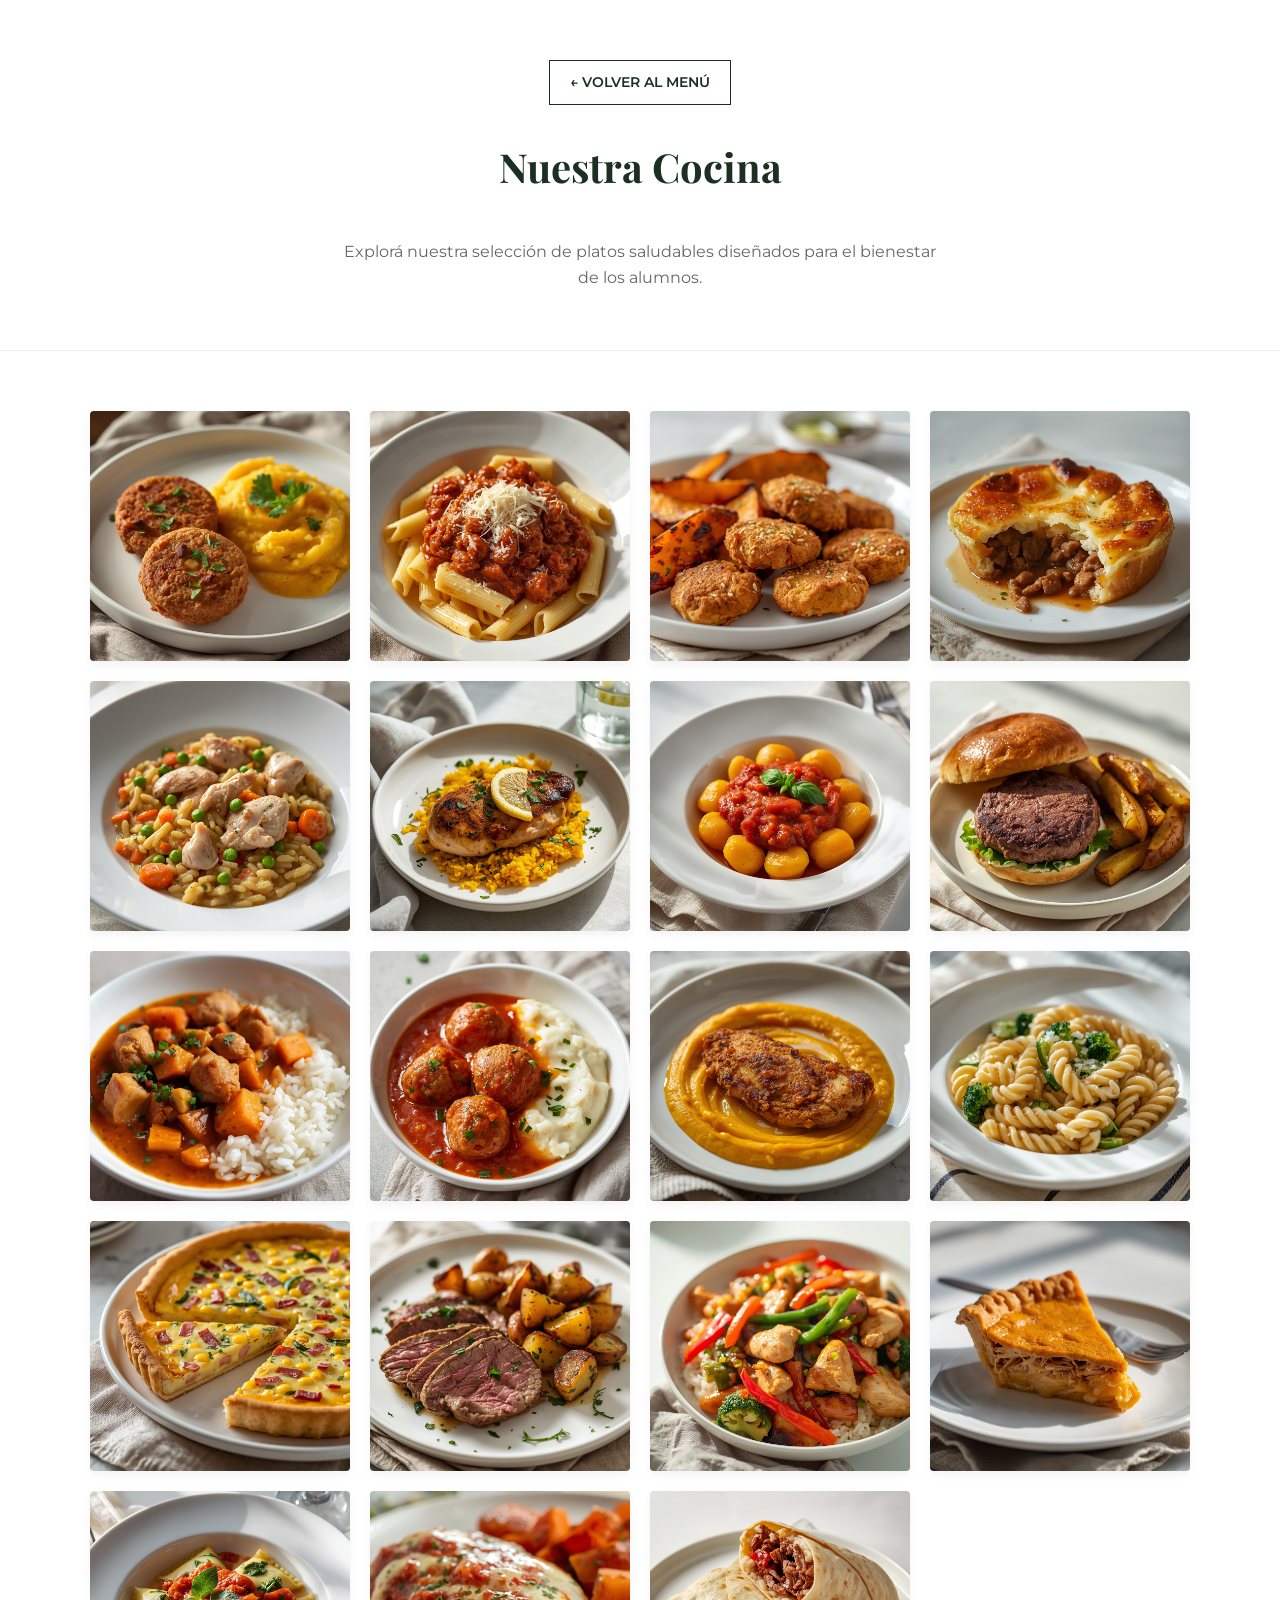
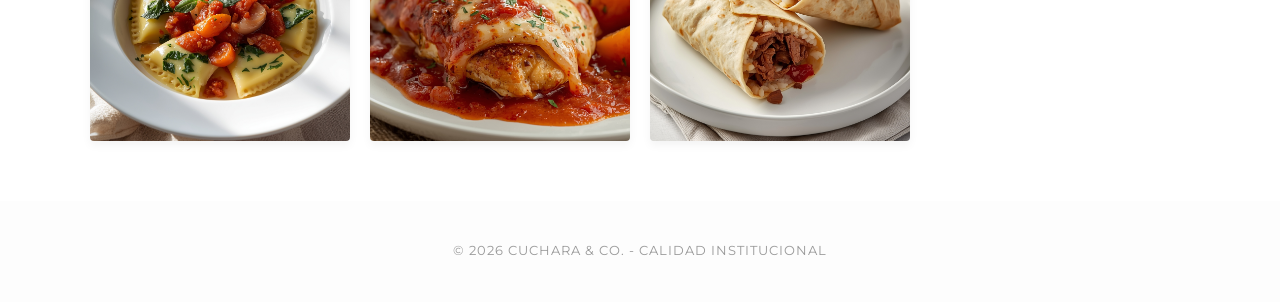
==== galeria.html @ 50550086 "Create galeria.html nueva galeria" ====
<!DOCTYPE html>
<html lang="es">
<head>
    <meta charset="UTF-8">
    <meta name="viewport" content="width=device-width, initial-scale=1.0">
    <title>Galería de Platos | Cuchara & Co.</title>
    <link href="https://fonts.googleapis.com/css2?family=Playfair+Display:wght@700&family=Montserrat:wght@300;400;600&display=swap" rel="stylesheet">
    <link rel="stylesheet" href="style.css">
    <style>
        /* Estilos específicos para que la galería se vea perfecta en esta página */
        body { background-color: #fdfdfd; }
        
        .header-galeria {
            text-align: center;
            padding: 60px 20px;
            background-color: #fff;
            border-bottom: 1px solid #eee;
        }

        .btn-volver {
            display: inline-block;
            margin-bottom: 20px;
            text-decoration: none;
            color: #1b3022; /* Tu verde inglés */
            font-family: 'Montserrat', sans-serif;
            font-size: 0.9rem;
            font-weight: 600;
            border: 1px solid #1b3022;
            padding: 10px 20px;
            transition: all 0.3s ease;
        }

        .btn-volver:hover {
            background-color: #1b3022;
            color: #fff;
        }

        /* Ajuste de 2 fotos por fila en celulares para que no sea eterno */
        @media (max-width: 600px) {
            .photo-grid {
                grid-template-columns: repeat(2, 1fr) !important;
                gap: 10px !important;
                padding: 10px;
            }
            .photo-item { height: 160px !important; }
            .photo-overlay span { font-size: 0.7rem; }
        }
    </style>
</head>
<body>

    <header class="header-galeria">
        <a href="index.html" class="btn-volver">← VOLVER AL MENÚ</a>
        <h1 class="section-title" style="margin-top: 10px;">Nuestra Cocina</h1>
        <p style="font-family: 'Montserrat', sans-serif; color: #666; max-width: 600px; margin: 0 auto;">
            Explorá nuestra selección de platos saludables diseñados para el bienestar de los alumnos.
        </p>
    </header>

    <main class="gallery-container">
        <div class="photo-grid">
            <div class="photo-item">
                <img src="img/Milanesitas-con-pure-mixto.jpg" alt="Milanesitas">
                <div class="photo-overlay"><span>Milanesitas con Puré</span></div>
            </div>
            <div class="photo-item">
                <img src="img/Penne-rigate.jpg" alt="Penne Rigate">
                <div class="photo-overlay"><span>Penne Rigate Bolognesa</span></div>
            </div>
            <div class="photo-item">
                <img src="img/nugguets.jpg" alt="Nuggets">
                <div class="photo-overlay"><span>Nuggets de Pollo</span></div>
            </div>
            <div class="photo-item">
                <img src="img/pastel-de-papas.jpg" alt="Pastel de Papas">
                <div class="photo-overlay"><span>Pastel de Papas Tradicional</span></div>
            </div>
            <div class="photo-item">
                <img src="img/risoto.jpg" alt="Risotto">
                <div class="photo-overlay"><span>Risotto de Pollo</span></div>
            </div>

            <div class="photo-item">
                <img src="img/pollo-al-limon.jpg" alt="Pollo al limón">
                <div class="photo-overlay"><span>Pollo al Limón</span></div>
            </div>
            <div class="photo-item">
                <img src="img/ñoquis.jpg" alt="Ñoquis">
                <div class="photo-overlay"><span>Ñoquis Pomodoro</span></div>
            </div>
            <div class="photo-item">
                <img src="img/hamburguesa.jpg" alt="Hamburguesa">
                <div class="photo-overlay"><span>Hamburguesa Gourmet</span></div>
            </div>
            <div class="photo-item">
                <img src="img/cazuela-de-pollo.jpg" alt="Cazuela">
                <div class="photo-overlay"><span>Cazuela de Pollo</span></div>
            </div>
            <div class="photo-item">
                <img src="img/albondigas.jpg" alt="Albóndigas">
                <div class="photo-overlay"><span>Albóndigas con Puré</span></div>
            </div>

            <div class="photo-item">
                <img src="img/milanesa-de-pollo.jpg" alt="Milanesa Pollo">
                <div class="photo-overlay"><span>Milanesa de Pollo</span></div>
            </div>
            <div class="photo-item">
                <img src="img/tirabuzon.jpg" alt="Tirabuzones">
                <div class="photo-overlay"><span>Tirabuzones con Vegetales</span></div>
            </div>
            <div class="photo-item">
                <img src="img/Tarta-JyQ.jpg" alt="Tarta">
                <div class="photo-overlay"><span>Tarta Jamón y Queso</span></div>
            </div>
            <div class="photo-item">
                <img src="img/Carne-al-Horno.jpg" alt="Carne al Horno">
                <div class="photo-overlay"><span>Carne al Horno con Papas</span></div>
            </div>
            <div class="photo-item">
                <img src="img/chow-fan.jpg" alt="Chow Fan">
                <div class="photo-overlay"><span>Chow Fan de Pollo</span></div>
            </div>

            <div class="photo-item">
                <img src="img/pastel-de-calabaza.jpg" alt="Pastel Calabaza">
                <div class="photo-overlay"><span>Pastel de Calabaza</span></div>
            </div>
            <div class="photo-item">
                <img src="img/ravioles.jpg" alt="Ravioles">
                <div class="photo-overlay"><span>Ravioles de Verdura</span></div>
            </div>
            <div class="photo-item">
                <img src="img/suprema-napolitana.jpg" alt="Suprema Napolitana">
                <div class="photo-overlay"><span>Suprema Napolitana</span></div>
            </div>
            <div class="photo-item">
                <img src="img/burritos.jpg" alt="Burritos">
                <div class="photo-overlay"><span>Burritos de Carne</span></div>
            </div>
        </div>
    </main>

    <footer style="text-align: center; padding: 40px; font-family: 'Montserrat', sans-serif; font-size: 0.8rem; color: #999;">
        &copy; 2026 Cuchara & Co. - Calidad Institucional
    </footer>

</body>
</html>
---- style.css ----
:root {
    --verde: #1B3022;
    --crema: #F9F7F2;
    --trigo: #C5A059;
    --texto: #333;
}

* { box-sizing: border-box; margin: 0; padding: 0; }

body {
    font-family: 'Montserrat', sans-serif;
    background-color: var(--crema);
    color: var(--texto);
    line-height: 1.6;
}

.container { max-width: 1100px; margin: 0 auto; padding: 0 20px; }

/* --- LANDING --- */
body.home {
    min-height: 100vh;
    display: flex;
    justify-content: center;
    align-items: center;
    text-align: center;
}

.central-logo { width: 100%; max-width: 550px; height: auto; margin-bottom: 40px; }

.btn-primary {
    display: inline-block;
    background-color: var(--trigo);
    color: white;
    padding: 18px 40px;
    text-decoration: none;
    text-transform: uppercase;
    letter-spacing: 2px;
    font-weight: 600;
    font-size: 0.8rem;
    transition: all 0.3s ease;
    border: 2px solid var(--trigo);
}

.btn-primary:hover { 
    background-color: transparent; 
    color: var(--trigo); 
    transform: translateY(-3px);
    box-shadow: 0 10px 20px rgba(0,0,0,0.1);
}

/* --- PÁGINAS INTERNAS --- */
.menu-header { background-color: var(--verde); padding: 25px 0; text-align: center; }
.logo-text { font-family: 'Playfair Display', serif; font-size: 1.8rem; color: var(--crema); text-decoration: none; letter-spacing: 2px; }
.section-title { text-align: center; font-family: 'Playfair Display', serif; font-size: 2.5rem; color: var(--verde); margin: 60px 0 40px; }

/* GRID DINÁMICO */
.menu-grid {
    display: grid;
    grid-template-columns: repeat(2, 1fr);
    gap: 30px;
    max-width: 900px;
    margin: 0 auto 50px auto;
}

.menu-card {
    background: white;
    padding: 30px;
    border: 1px solid #eee;
    box-shadow: 0 5px 15px rgba(0,0,0,0.02);
    transition: transform 0.3s ease;
}

.menu-card:hover { transform: translateY(-5px); }

.menu-card h3 { font-family: 'Playfair Display', serif; color: var(--verde); border-bottom: 1px solid var(--trigo); padding-bottom: 10px; margin-bottom: 20px; }
ul { list-style: none; padding: 0; }
li { margin-bottom: 12px; font-size: 0.9rem; border-bottom: 1px solid #f9f9f9; padding-bottom: 8px; }
li strong { color: var(--verde); display: block; font-size: 0.7rem; text-transform: uppercase; margin-bottom: 2px; }

.veg-note { text-align: center; margin: 40px auto; padding: 30px; background-color: #f0f4f1; border-left: 4px solid var(--verde); max-width: 700px; }
.cta-container { text-align: center; margin: 50px 0; }

.btn-whatsapp { 
    display: inline-block; 
    background-color: var(--verde); 
    color: white; 
    padding: 18px 35px; 
    text-decoration: none; 
    font-weight: bold; 
    text-transform: uppercase; 
    letter-spacing: 1px; 
    transition: 0.3s; 
}
.btn-whatsapp:hover { background-color: #25D366; transform: scale(1.05); }

footer { text-align: center; padding: 60px 40px; font-size: 0.7rem; color: #aaa; text-transform: uppercase; letter-spacing: 1px; }

/* MOBILE RESPONSIVE */
@media (max-width: 800px) {
    .menu-grid { grid-template-columns: 1fr; max-width: 450px; padding: 0 10px; }
    .section-title { font-size: 1.8rem; margin: 40px 0 20px; }
    .central-logo { max-width: 90%; }
}
/* --- ESTILOS GALERÍA --- */
.gallery-container {
    padding: 60px 20px;
    background-color: #fff;
}

.photo-grid {
    display: grid;
    grid-template-columns: repeat(auto-fit, minmax(250px, 1fr));
    gap: 20px;
    max-width: 1100px;
    margin: 0 auto;
}

.photo-item {
    position: relative;
    overflow: hidden;
    border-radius: 4px; /* Bordes apenas redondeados, muy elegante */
    height: 250px;
    box-shadow: 0 4px 10px rgba(0,0,0,0.05);
}

.photo-item img {
    width: 100%;
    height: 100%;
    object-fit: cover; /* Esto hace que la foto llene el cuadro sin deformarse */
    transition: transform 0.5s ease;
}

.photo-item:hover img {
    transform: scale(1.1); /* Efecto de zoom suave al pasar el mouse */
}

/* Texto sobre la foto al pasar el mouse */
.photo-overlay {
    position: absolute;
    bottom: 0;
    left: 0;
    right: 0;
    background: rgba(27, 48, 34, 0.8); /* El verde inglés de tu marca con transparencia */
    color: white;
    padding: 15px;
    text-align: center;
    transform: translateY(100%);
    transition: transform 0.3s ease;
}

.photo-item:hover .photo-overlay {
    transform: translateY(0);
}

.photo-overlay span {
    font-family: 'Playfair Display', serif;
    font-size: 0.9rem;
    letter-spacing: 1px;
}
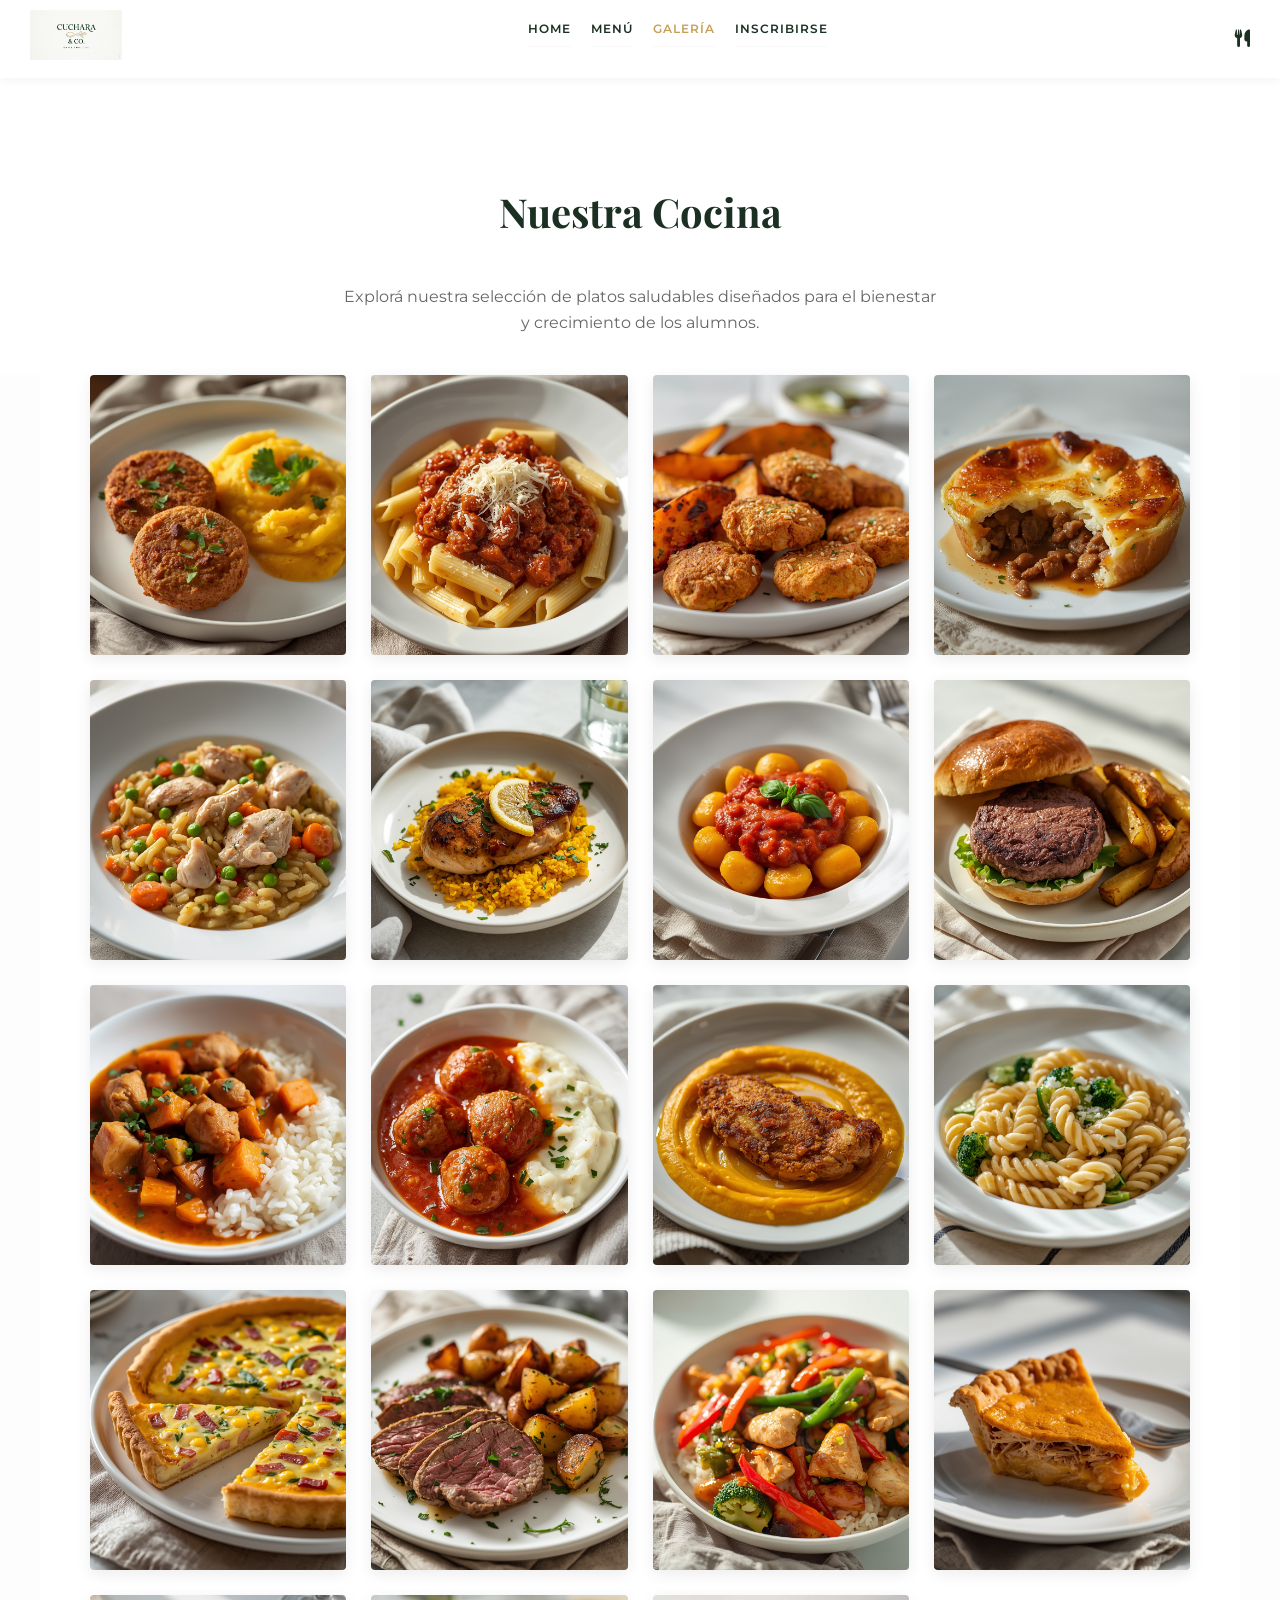
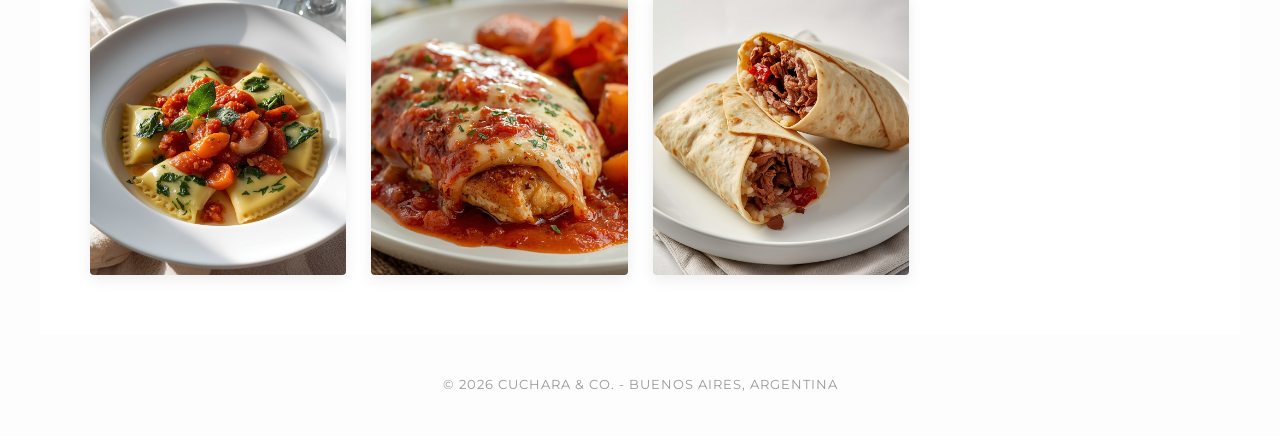
==== commit cbf97fb2: "Update galeria.html act" ====
--- a/galeria.html
+++ b/galeria.html
@@ -6,54 +6,112 @@
     <title>Galería de Platos | Cuchara & Co.</title>
     <link href="https://fonts.googleapis.com/css2?family=Playfair+Display:wght@700&family=Montserrat:wght@300;400;600&display=swap" rel="stylesheet">
     <link rel="stylesheet" href="style.css">
+    <link rel="stylesheet" href="https://cdnjs.cloudflare.com/ajax/libs/font-awesome/6.0.0/css/all.min.css">
     <style>
-        /* Estilos específicos para que la galería se vea perfecta en esta página */
         body { background-color: #fdfdfd; }
-        
+
+        /* Navbar Fija para consistencia */
+        .navbar {
+            position: fixed; top: 0; left: 0; width: 100%; background: #fff;
+            display: flex; justify-content: space-between; align-items: center;
+            padding: 10px 30px; z-index: 2000; box-shadow: 0 2px 10px rgba(0,0,0,0.05);
+        }
+        .nav-logo img { height: 50px; width: auto; }
+        .nav-links { display: flex; gap: 20px; list-style: none; overflow-x: auto; white-space: nowrap; }
+        .nav-links a { text-decoration: none; color: var(--verde); font-weight: 600; font-size: 0.75rem; text-transform: uppercase; letter-spacing: 1px; }
+
+        /* Contenido de Galería */
         .header-galeria {
             text-align: center;
-            padding: 60px 20px;
+            padding: 120px 20px 40px; /* Padding extra por la navbar fija */
             background-color: #fff;
-            border-bottom: 1px solid #eee;
-        }
-
-        .btn-volver {
-            display: inline-block;
-            margin-bottom: 20px;
-            text-decoration: none;
-            color: #1b3022; /* Tu verde inglés */
+        }
+
+        .gallery-container {
+            padding: 0 20px 60px;
+            max-width: 1200px;
+            margin: 0 auto;
+        }
+
+        .photo-grid {
+            display: grid;
+            grid-template-columns: repeat(auto-fill, minmax(250px, 1fr));
+            gap: 20px;
+        }
+
+        .photo-item {
+            position: relative;
+            height: 280px;
+            overflow: hidden;
+            border-radius: 4px;
+            box-shadow: 0 4px 15px rgba(0,0,0,0.08);
+        }
+
+        .photo-item img {
+            width: 100%;
+            height: 100%;
+            object-fit: cover;
+            transition: transform 0.5s ease;
+        }
+
+        .photo-item:hover img {
+            transform: scale(1.08);
+        }
+
+        .photo-overlay {
+            position: absolute;
+            bottom: 0; left: 0; width: 100%;
+            background: linear-gradient(transparent, rgba(0,0,0,0.7));
+            color: white;
+            padding: 20px 15px;
             font-family: 'Montserrat', sans-serif;
-            font-size: 0.9rem;
-            font-weight: 600;
-            border: 1px solid #1b3022;
-            padding: 10px 20px;
-            transition: all 0.3s ease;
-        }
-
-        .btn-volver:hover {
-            background-color: #1b3022;
-            color: #fff;
-        }
-
-        /* Ajuste de 2 fotos por fila en celulares para que no sea eterno */
+            font-size: 0.85rem;
+            font-weight: 400;
+            letter-spacing: 1px;
+        }
+
+        /* Mobile Adjustments */
+        @media (max-width: 800px) {
+            .navbar { padding: 10px 15px; }
+            .nav-logo img { height: 40px; }
+            .header-galeria { padding-top: 100px; }
+        }
+
         @media (max-width: 600px) {
             .photo-grid {
-                grid-template-columns: repeat(2, 1fr) !important;
-                gap: 10px !important;
-                padding: 10px;
+                grid-template-columns: repeat(2, 1fr);
+                gap: 10px;
             }
-            .photo-item { height: 160px !important; }
-            .photo-overlay span { font-size: 0.7rem; }
+            .photo-item { height: 180px; }
+            .photo-overlay { padding: 10px; font-size: 0.7rem; }
         }
     </style>
 </head>
 <body>
 
+    <nav class="navbar">
+        <div class="nav-logo">
+            <a href="index.html">
+                <img src="logo-completo.png" alt="Cuchara & Co. Home">
+            </a>
+        </div>
+        
+        <ul class="nav-links">
+            <li><a href="index.html">Home</a></li>
+            <li><a href="menu.html">Menú</a></li>
+            <li><a href="galeria.html" style="color: var(--trigo);">Galería</a></li>
+            <li><a href="inscripcion.html">Inscribirse</a></li>
+        </ul>
+
+        <div class="nav-icons" style="color: var(--verde); font-size: 1.1rem;">
+            <i class="fa-solid fa-utensils"></i>
+        </div>
+    </nav>
+
     <header class="header-galeria">
-        <a href="index.html" class="btn-volver">← VOLVER AL MENÚ</a>
-        <h1 class="section-title" style="margin-top: 10px;">Nuestra Cocina</h1>
-        <p style="font-family: 'Montserrat', sans-serif; color: #666; max-width: 600px; margin: 0 auto;">
-            Explorá nuestra selección de platos saludables diseñados para el bienestar de los alumnos.
+        <h1 class="section-title">Nuestra Cocina</h1>
+        <p style="font-family: 'Montserrat', sans-serif; color: #666; max-width: 600px; margin: 15px auto 0;">
+            Explorá nuestra selección de platos saludables diseñados para el bienestar y crecimiento de los alumnos.
         </p>
     </header>
 
@@ -73,13 +131,12 @@
             </div>
             <div class="photo-item">
                 <img src="img/pastel-de-papas.jpg" alt="Pastel de Papas">
-                <div class="photo-overlay"><span>Pastel de Papas Tradicional</span></div>
+                <div class="photo-overlay"><span>Pastel de Papas</span></div>
             </div>
             <div class="photo-item">
                 <img src="img/risoto.jpg" alt="Risotto">
                 <div class="photo-overlay"><span>Risotto de Pollo</span></div>
             </div>
-
             <div class="photo-item">
                 <img src="img/pollo-al-limon.jpg" alt="Pollo al limón">
                 <div class="photo-overlay"><span>Pollo al Limón</span></div>
@@ -100,7 +157,6 @@
                 <img src="img/albondigas.jpg" alt="Albóndigas">
                 <div class="photo-overlay"><span>Albóndigas con Puré</span></div>
             </div>
-
             <div class="photo-item">
                 <img src="img/milanesa-de-pollo.jpg" alt="Milanesa Pollo">
                 <div class="photo-overlay"><span>Milanesa de Pollo</span></div>
@@ -121,7 +177,6 @@
                 <img src="img/chow-fan.jpg" alt="Chow Fan">
                 <div class="photo-overlay"><span>Chow Fan de Pollo</span></div>
             </div>
-
             <div class="photo-item">
                 <img src="img/pastel-de-calabaza.jpg" alt="Pastel Calabaza">
                 <div class="photo-overlay"><span>Pastel de Calabaza</span></div>
@@ -142,7 +197,7 @@
     </main>
 
     <footer style="text-align: center; padding: 40px; font-family: 'Montserrat', sans-serif; font-size: 0.8rem; color: #999;">
-        &copy; 2026 Cuchara & Co. - Calidad Institucional
+        &copy; 2026 Cuchara & Co. - Buenos Aires, Argentina
     </footer>
 
 </body>
--- a/style.css
+++ b/style.css
@@ -74,10 +74,34 @@
 
 .menu-card h3 { font-family: 'Playfair Display', serif; color: var(--verde); border-bottom: 1px solid var(--trigo); padding-bottom: 10px; margin-bottom: 20px; }
 ul { list-style: none; padding: 0; }
-li { margin-bottom: 12px; font-size: 0.9rem; border-bottom: 1px solid #f9f9f9; padding-bottom: 8px; }
+li { 
+    margin-bottom: 12px; 
+    font-size: 0.9rem; 
+    border-bottom: 1px solid #f9f9f9; 
+    padding-bottom: 8px;
+    display: flex;
+    justify-content: space-between;
+    align-items: flex-start;
+}
 li strong { color: var(--verde); display: block; font-size: 0.7rem; text-transform: uppercase; margin-bottom: 2px; }
 
-.veg-note { text-align: center; margin: 40px auto; padding: 30px; background-color: #f0f4f1; border-left: 4px solid var(--verde); max-width: 700px; }
+/* BOTÓN +INFO */
+.btn-info {
+    background: none;
+    border: 1px solid var(--trigo);
+    color: var(--trigo);
+    font-size: 0.6rem;
+    padding: 3px 8px;
+    border-radius: 4px;
+    cursor: pointer;
+    font-weight: 600;
+    text-transform: uppercase;
+    transition: 0.3s;
+    margin-left: 10px;
+    flex-shrink: 0;
+}
+.btn-info:hover { background: var(--trigo); color: white; }
+
 .cta-container { text-align: center; margin: 50px 0; }
 
 .btn-whatsapp { 
@@ -95,65 +119,82 @@
 
 footer { text-align: center; padding: 60px 40px; font-size: 0.7rem; color: #aaa; text-transform: uppercase; letter-spacing: 1px; }
 
-/* MOBILE RESPONSIVE */
+/* MODAL STYLES */
+.modal {
+    display: none;
+    position: fixed;
+    z-index: 2000;
+    left: 0; top: 0;
+    width: 100%; height: 100%;
+    background-color: rgba(0,0,0,0.7);
+    backdrop-filter: blur(4px);
+}
+.modal-content {
+    background-color: #fff;
+    margin: 10% auto;
+    padding: 30px;
+    width: 90%;
+    max-width: 500px;
+    border-radius: 12px;
+    position: relative;
+    box-shadow: 0 20px 40px rgba(0,0,0,0.2);
+}
+.close-modal {
+    position: absolute;
+    right: 20px; top: 15px;
+    font-size: 24px; color: #999; cursor: pointer;
+}
+.modal-title { color: var(--verde); font-family: 'Playfair Display'; font-size: 1.5rem; margin-bottom: 20px; border-bottom: 1px solid var(--trigo); padding-bottom: 10px; }
+.modal-body h4 { font-size: 0.75rem; text-transform: uppercase; color: var(--trigo); margin: 15px 0 5px; letter-spacing: 1px; }
+.modal-body p { font-size: 0.9rem; color: #555; margin-bottom: 10px; }
+
+/* ============================================================
+   AJUSTES RESPONSIVE PARA NAVBAR E-COMMERCE (MÓVIL)
+   ============================================================ */
 @media (max-width: 800px) {
-    .menu-grid { grid-template-columns: 1fr; max-width: 450px; padding: 0 10px; }
-    .section-title { font-size: 1.8rem; margin: 40px 0 20px; }
-    .central-logo { max-width: 90%; }
-}
-/* --- ESTILOS GALERÍA --- */
-.gallery-container {
-    padding: 60px 20px;
-    background-color: #fff;
-}
-
-.photo-grid {
-    display: grid;
-    grid-template-columns: repeat(auto-fit, minmax(250px, 1fr));
-    gap: 20px;
-    max-width: 1100px;
-    margin: 0 auto;
-}
-
-.photo-item {
-    position: relative;
-    overflow: hidden;
-    border-radius: 4px; /* Bordes apenas redondeados, muy elegante */
-    height: 250px;
-    box-shadow: 0 4px 10px rgba(0,0,0,0.05);
-}
-
-.photo-item img {
-    width: 100%;
-    height: 100%;
-    object-fit: cover; /* Esto hace que la foto llene el cuadro sin deformarse */
-    transition: transform 0.5s ease;
-}
-
-.photo-item:hover img {
-    transform: scale(1.1); /* Efecto de zoom suave al pasar el mouse */
-}
-
-/* Texto sobre la foto al pasar el mouse */
-.photo-overlay {
-    position: absolute;
-    bottom: 0;
-    left: 0;
-    right: 0;
-    background: rgba(27, 48, 34, 0.8); /* El verde inglés de tu marca con transparencia */
-    color: white;
-    padding: 15px;
-    text-align: center;
-    transform: translateY(100%);
-    transition: transform 0.3s ease;
-}
-
-.photo-item:hover .photo-overlay {
-    transform: translateY(0);
-}
-
-.photo-overlay span {
-    font-family: 'Playfair Display', serif;
-    font-size: 0.9rem;
-    letter-spacing: 1px;
-}
+    /* Ajuste de Navbar */
+    .navbar {
+        padding: 10px 15px !important;
+        flex-direction: row !important; /* Mantenemos logo y links en la misma linea */
+    }
+    
+    /* Logo más chico en móvil para que entren los links */
+    .nav-logo img {
+        height: 35px !important;
+    }
+
+    /* FIX DE SCROLL LATERAL EN MENÚ */
+    .nav-links {
+        gap: 12px !important;
+        overflow-x: auto !important; /* Permite scroll horizontal si no entran */
+        white-space: nowrap !important; /* No rompe línea */
+        padding: 5px 0 !important;
+        -webkit-overflow-scrolling: touch; /* Scroll suave en iOS */
+        scrollbar-width: none; /* Oculta scrollbar en Firefox */
+    }
+    .nav-links::-webkit-scrollbar {
+        display: none; /* Oculta scrollbar en Chrome/Safari */
+    }
+
+    .nav-links a {
+        font-size: 0.65rem !important; /* Fuente más chica */
+    }
+
+    /* Iconos más chicos */
+    .nav-icons {
+        scale: 0.8 !important;
+        gap: 10px !important;
+    }
+}
+
+/* GALERÍA */
+.gallery-container { padding: 30px 15px; background-color: #fff; width: 100%; box-sizing: border-box; }
+.photo-grid { display: grid !important; grid-template-columns: repeat(2, 1fr) !important; gap: 12px !important; width: 100% !important; max-width: 1100px; margin: 0 auto; }
+.photo-item { position: relative; overflow: hidden; border-radius: 8px; height: 160px !important; box-shadow: 0 4px 12px rgba(0,0,0,0.08); width: 100%; display: block; }
+.photo-item img { width: 100% !important; height: 100% !important; object-fit: cover !important; display: block; }
+.photo-overlay { position: absolute; bottom: 0; left: 0; right: 0; background: rgba(27, 48, 34, 0.9); color: white; padding: 10px 5px; text-align: center; transform: translateY(101%); transition: transform 0.4s ease; }
+.photo-item:hover .photo-overlay { transform: translateY(0); }
+@media (min-width: 768px) {
+    .photo-grid { grid-template-columns: repeat(auto-fit, minmax(250px, 1fr)) !important; gap: 25px !important; }
+    .photo-item { height: 280px !important; }
+}
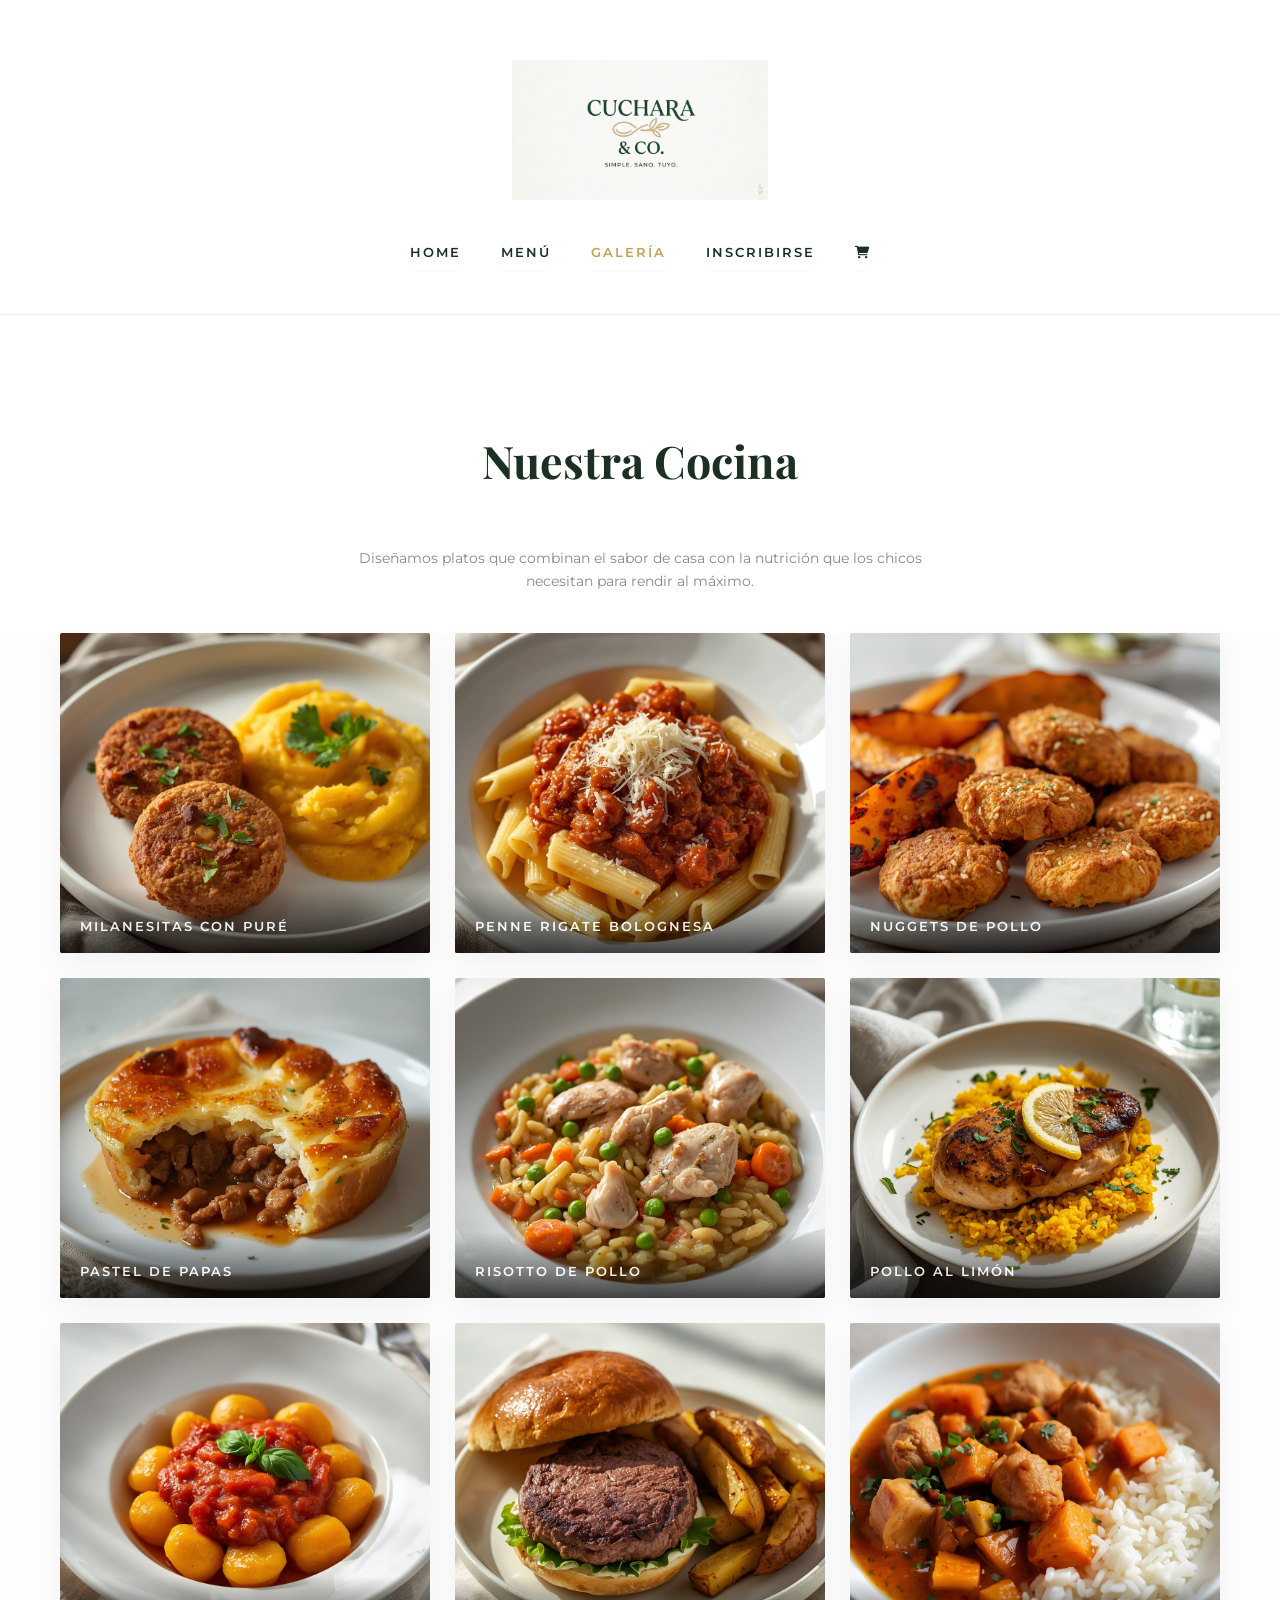
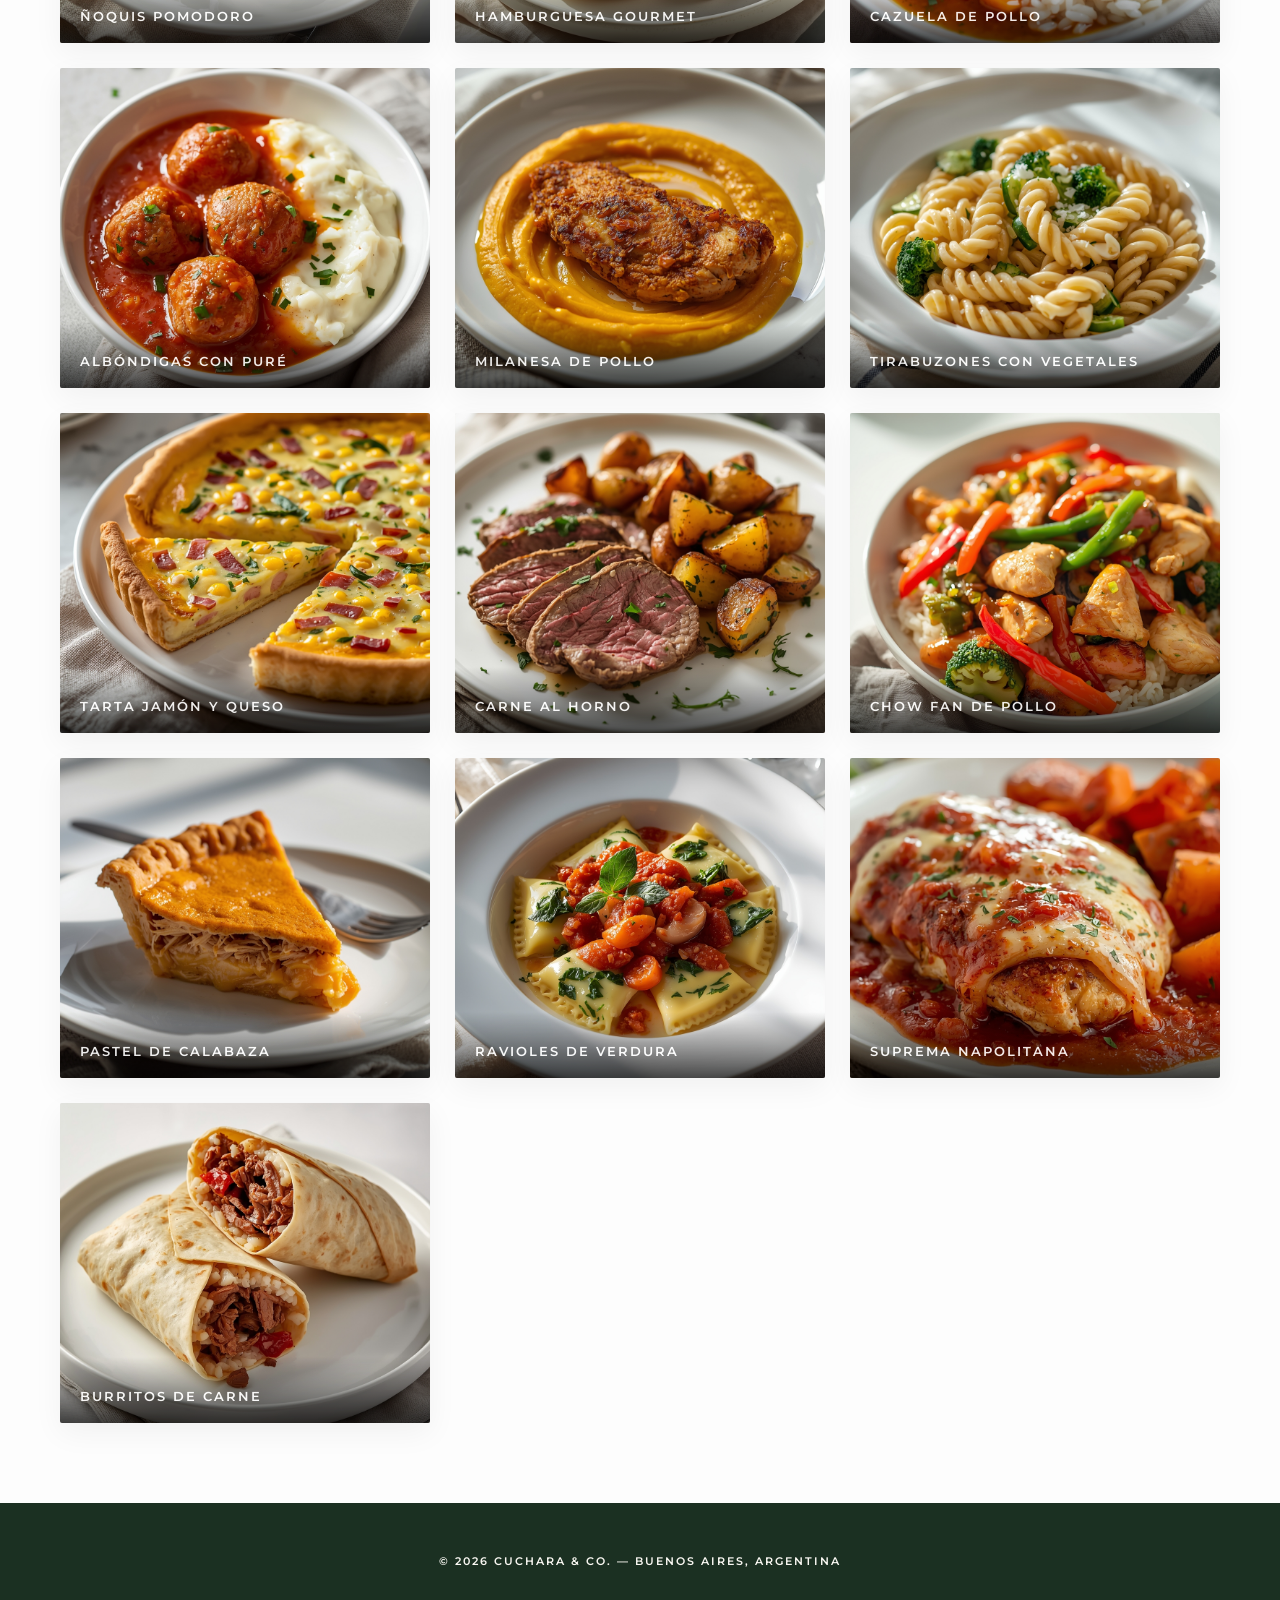
==== commit 87224acc: "Update galeria.html nuevo estilo" ====
--- a/galeria.html
+++ b/galeria.html
@@ -10,108 +10,102 @@
     <style>
         body { background-color: #fdfdfd; }
 
-        /* Navbar Fija para consistencia */
-        .navbar {
-            position: fixed; top: 0; left: 0; width: 100%; background: #fff;
-            display: flex; justify-content: space-between; align-items: center;
-            padding: 10px 30px; z-index: 2000; box-shadow: 0 2px 10px rgba(0,0,0,0.05);
-        }
-        .nav-logo img { height: 50px; width: auto; }
-        .nav-links { display: flex; gap: 20px; list-style: none; overflow-x: auto; white-space: nowrap; }
-        .nav-links a { text-decoration: none; color: var(--verde); font-weight: 600; font-size: 0.75rem; text-transform: uppercase; letter-spacing: 1px; }
-
         /* Contenido de Galería */
         .header-galeria {
             text-align: center;
-            padding: 120px 20px 40px; /* Padding extra por la navbar fija */
+            padding: 60px 20px 40px;
             background-color: #fff;
         }
 
         .gallery-container {
-            padding: 0 20px 60px;
+            padding: 0 20px 80px;
             max-width: 1200px;
             margin: 0 auto;
         }
 
         .photo-grid {
             display: grid;
-            grid-template-columns: repeat(auto-fill, minmax(250px, 1fr));
-            gap: 20px;
+            grid-template-columns: repeat(auto-fill, minmax(280px, 1fr));
+            gap: 25px;
         }
 
         .photo-item {
             position: relative;
-            height: 280px;
+            height: 320px;
             overflow: hidden;
-            border-radius: 4px;
-            box-shadow: 0 4px 15px rgba(0,0,0,0.08);
+            border-radius: 2px; /* Estilo minimalista */
+            box-shadow: 0 10px 30px rgba(0,0,0,0.05);
+            background: #eee;
         }
 
         .photo-item img {
             width: 100%;
             height: 100%;
             object-fit: cover;
-            transition: transform 0.5s ease;
+            transition: transform 0.8s cubic-bezier(0.25, 1, 0.5, 1);
         }
 
         .photo-item:hover img {
-            transform: scale(1.08);
+            transform: scale(1.1);
         }
 
         .photo-overlay {
             position: absolute;
             bottom: 0; left: 0; width: 100%;
-            background: linear-gradient(transparent, rgba(0,0,0,0.7));
+            background: linear-gradient(transparent, rgba(0,0,0,0.8));
             color: white;
-            padding: 20px 15px;
+            padding: 30px 20px 15px;
             font-family: 'Montserrat', sans-serif;
-            font-size: 0.85rem;
-            font-weight: 400;
-            letter-spacing: 1px;
+            font-size: 0.8rem;
+            font-weight: 600;
+            letter-spacing: 2px;
+            text-transform: uppercase;
+            opacity: 0.9;
         }
 
         /* Mobile Adjustments */
         @media (max-width: 800px) {
-            .navbar { padding: 10px 15px; }
-            .nav-logo img { height: 40px; }
-            .header-galeria { padding-top: 100px; }
-        }
-
-        @media (max-width: 600px) {
             .photo-grid {
                 grid-template-columns: repeat(2, 1fr);
-                gap: 10px;
+                gap: 15px;
             }
-            .photo-item { height: 180px; }
-            .photo-overlay { padding: 10px; font-size: 0.7rem; }
+            .photo-item { height: 220px; }
+            .photo-overlay { padding: 15px 10px; font-size: 0.65rem; letter-spacing: 1px; }
+        }
+
+        @media (max-width: 480px) {
+             .photo-item { height: 180px; }
         }
     </style>
 </head>
-<body>
-
-    <nav class="navbar">
-        <div class="nav-logo">
+<body class="menu-page">
+
+    <header class="main-header">
+        <div class="logo-container-central">
             <a href="index.html">
-                <img src="logo-completo.png" alt="Cuchara & Co. Home">
+                <img src="logo-completo.png" alt="Cuchara & Co. Logo">
             </a>
         </div>
         
-        <ul class="nav-links">
-            <li><a href="index.html">Home</a></li>
-            <li><a href="menu.html">Menú</a></li>
-            <li><a href="galeria.html" style="color: var(--trigo);">Galería</a></li>
-            <li><a href="inscripcion.html">Inscribirse</a></li>
-        </ul>
-
-        <div class="nav-icons" style="color: var(--verde); font-size: 1.1rem;">
-            <i class="fa-solid fa-utensils"></i>
-        </div>
-    </nav>
+        <nav class="nav-menu-central">
+            <ul class="nav-links">
+                <li><a href="index.html">Home</a></li>
+                <li><a href="menu.html">Menú</a></li>
+                <li><a href="galeria.html" style="color: var(--trigo);">Galería</a></li>
+                <li><a href="inscripcion.html">Inscribirse</a></li>
+                <li>
+                    <a href="inscripcion.html" class="cart-link">
+                        <i class="fa-solid fa-cart-shopping"></i>
+                    </a>
+                </li>
+            </ul>
+        </nav>
+    </header>
 
     <header class="header-galeria">
         <h1 class="section-title">Nuestra Cocina</h1>
-        <p style="font-family: 'Montserrat', sans-serif; color: #666; max-width: 600px; margin: 15px auto 0;">
-            Explorá nuestra selección de platos saludables diseñados para el bienestar y crecimiento de los alumnos.
+        <p style="font-family: 'Montserrat', sans-serif; color: #888; max-width: 600px; margin: 15px auto 0; font-size: 0.9rem; line-height: 1.6;">
+            Diseñamos platos que combinan el sabor de casa con la nutrición que los chicos necesitan para rendir al máximo.
         </p>
     </header>
 
@@ -171,7 +165,7 @@
             </div>
             <div class="photo-item">
                 <img src="img/Carne-al-Horno.jpg" alt="Carne al Horno">
-                <div class="photo-overlay"><span>Carne al Horno con Papas</span></div>
+                <div class="photo-overlay"><span>Carne al Horno</span></div>
             </div>
             <div class="photo-item">
                 <img src="img/chow-fan.jpg" alt="Chow Fan">
@@ -196,8 +190,10 @@
         </div>
     </main>
 
-    <footer style="text-align: center; padding: 40px; font-family: 'Montserrat', sans-serif; font-size: 0.8rem; color: #999;">
-        &copy; 2026 Cuchara & Co. - Buenos Aires, Argentina
+    <footer style="background: var(--verde); padding: 50px 20px;">
+        <p style="letter-spacing: 2px; color: var(--crema); font-size: 0.7rem; font-weight: 600; text-align: center; text-transform: uppercase;">
+            © 2026 CUCHARA & CO. — BUENOS AIRES, ARGENTINA
+        </p>
     </footer>
 
 </body>
--- a/style.css
+++ b/style.css
@@ -1,10 +1,13 @@
+/* --- VARIABLES --- */
 :root {
     --verde: #1B3022;
     --crema: #F9F7F2;
     --trigo: #C5A059;
     --texto: #333;
-}
-
+    --blanco: #FFFFFF;
+}
+
+/* --- RESET & BASE --- */
 * { box-sizing: border-box; margin: 0; padding: 0; }
 
 body {
@@ -16,17 +19,68 @@
 
 .container { max-width: 1100px; margin: 0 auto; padding: 0 20px; }
 
-/* --- LANDING --- */
-body.home {
-    min-height: 100vh;
+/* --- NUEVO HEADER CENTRALIZADO (REEMPLAZA NAVBAR GLOBAL) --- */
+.main-header {
+    background-color: var(--blanco);
+    padding: 60px 20px 30px; /* Espacio generoso para el logo */
+    display: flex;
+    flex-direction: column;
+    align-items: center;
+    border-bottom: 1px solid rgba(197, 160, 89, 0.2); /* Un toque sutil de color trigo */
+    width: 100%;
+}
+
+.logo-container-central {
+    margin-bottom: 35px;
+    text-align: center;
+}
+
+.logo-container-central img {
+    height: 140px; /* Logo grande y muy visible como pediste */
+    width: auto;
+    transition: transform 0.3s ease;
+}
+
+.logo-container-central img:hover {
+    transform: scale(1.03);
+}
+
+.nav-menu-central {
+    width: 100%;
+}
+
+.nav-menu-central .nav-links {
     display: flex;
     justify-content: center;
-    align-items: center;
-    text-align: center;
-}
-
+    gap: 40px;
+    list-style: none;
+    padding: 0;
+}
+
+.nav-menu-central .nav-links a {
+    text-decoration: none;
+    color: var(--verde);
+    font-weight: 600;
+    font-size: 0.8rem;
+    text-transform: uppercase;
+    letter-spacing: 2px;
+    transition: 0.3s;
+}
+
+.nav-menu-central .nav-links a:hover {
+    color: var(--trigo);
+}
+
+/* --- AJUSTE DE CONTENIDO --- */
+/* Ya no necesitamos margin-top de 100px porque el header fluye naturalmente */
+main {
+    margin-top: 20px;
+}
+
+/* --- LANDING --- */
 .central-logo { width: 100%; max-width: 550px; height: auto; margin-bottom: 40px; }
 
+/* --- COMPONENTES COMUNES --- */
 .btn-primary {
     display: inline-block;
     background-color: var(--trigo);
@@ -39,6 +93,7 @@
     font-size: 0.8rem;
     transition: all 0.3s ease;
     border: 2px solid var(--trigo);
+    cursor: pointer;
 }
 
 .btn-primary:hover { 
@@ -48,31 +103,42 @@
     box-shadow: 0 10px 20px rgba(0,0,0,0.1);
 }
 
-/* --- PÁGINAS INTERNAS --- */
-.menu-header { background-color: var(--verde); padding: 25px 0; text-align: center; }
-.logo-text { font-family: 'Playfair Display', serif; font-size: 1.8rem; color: var(--crema); text-decoration: none; letter-spacing: 2px; }
-.section-title { text-align: center; font-family: 'Playfair Display', serif; font-size: 2.5rem; color: var(--verde); margin: 60px 0 40px; }
-
-/* GRID DINÁMICO */
+.section-title { 
+    text-align: center; 
+    font-family: 'Playfair Display', serif; 
+    font-size: 2.8rem; 
+    color: var(--verde); 
+    margin: 50px 0; 
+}
+
+/* --- PÁGINA DE MENÚ --- */
 .menu-grid {
     display: grid;
     grid-template-columns: repeat(2, 1fr);
     gap: 30px;
-    max-width: 900px;
-    margin: 0 auto 50px auto;
+    max-width: 950px;
+    margin: 20px auto 50px;
 }
 
 .menu-card {
-    background: white;
-    padding: 30px;
+    background: var(--blanco);
+    padding: 35px;
     border: 1px solid #eee;
     box-shadow: 0 5px 15px rgba(0,0,0,0.02);
     transition: transform 0.3s ease;
+    border-radius: 4px;
 }
 
 .menu-card:hover { transform: translateY(-5px); }
-
-.menu-card h3 { font-family: 'Playfair Display', serif; color: var(--verde); border-bottom: 1px solid var(--trigo); padding-bottom: 10px; margin-bottom: 20px; }
+.menu-card h3 { 
+    font-family: 'Playfair Display', serif; 
+    color: var(--verde); 
+    border-bottom: 1px solid var(--trigo); 
+    padding-bottom: 10px; 
+    margin-bottom: 20px; 
+}
+
+/* LISTAS DE PLATOS */
 ul { list-style: none; padding: 0; }
 li { 
     margin-bottom: 12px; 
@@ -85,116 +151,70 @@
 }
 li strong { color: var(--verde); display: block; font-size: 0.7rem; text-transform: uppercase; margin-bottom: 2px; }
 
-/* BOTÓN +INFO */
-.btn-info {
-    background: none;
-    border: 1px solid var(--trigo);
-    color: var(--trigo);
-    font-size: 0.6rem;
-    padding: 3px 8px;
-    border-radius: 4px;
-    cursor: pointer;
-    font-weight: 600;
-    text-transform: uppercase;
-    transition: 0.3s;
-    margin-left: 10px;
-    flex-shrink: 0;
-}
-.btn-info:hover { background: var(--trigo); color: white; }
-
-.cta-container { text-align: center; margin: 50px 0; }
-
-.btn-whatsapp { 
-    display: inline-block; 
-    background-color: var(--verde); 
+/* --- GALERÍA --- */
+.gallery-container { padding: 30px 0; }
+.photo-grid { display: grid; grid-template-columns: repeat(auto-fit, minmax(280px, 1fr)); gap: 20px; }
+.photo-item { 
+    position: relative; 
+    overflow: hidden; 
+    border-radius: 4px; 
+    height: 300px; 
+    box-shadow: 0 4px 12px rgba(0,0,0,0.08); 
+}
+.photo-item img { width: 100%; height: 100%; object-fit: cover; transition: transform 0.5s ease; }
+.photo-item:hover img { transform: scale(1.05); }
+
+.photo-overlay { 
+    position: absolute; 
+    bottom: 0; left: 0; right: 0; 
+    background: linear-gradient(transparent, rgba(27, 48, 34, 0.9)); 
     color: white; 
-    padding: 18px 35px; 
-    text-decoration: none; 
-    font-weight: bold; 
-    text-transform: uppercase; 
-    letter-spacing: 1px; 
-    transition: 0.3s; 
-}
-.btn-whatsapp:hover { background-color: #25D366; transform: scale(1.05); }
-
-footer { text-align: center; padding: 60px 40px; font-size: 0.7rem; color: #aaa; text-transform: uppercase; letter-spacing: 1px; }
-
-/* MODAL STYLES */
+    padding: 20px 15px; 
+}
+
+/* --- MODALES --- */
 .modal {
     display: none;
-    position: fixed;
-    z-index: 2000;
-    left: 0; top: 0;
-    width: 100%; height: 100%;
+    position: fixed; z-index: 3000;
+    left: 0; top: 0; width: 100%; height: 100%;
     background-color: rgba(0,0,0,0.7);
     backdrop-filter: blur(4px);
 }
 .modal-content {
-    background-color: #fff;
-    margin: 10% auto;
-    padding: 30px;
-    width: 90%;
-    max-width: 500px;
-    border-radius: 12px;
-    position: relative;
-    box-shadow: 0 20px 40px rgba(0,0,0,0.2);
-}
-.close-modal {
-    position: absolute;
-    right: 20px; top: 15px;
-    font-size: 24px; color: #999; cursor: pointer;
-}
-.modal-title { color: var(--verde); font-family: 'Playfair Display'; font-size: 1.5rem; margin-bottom: 20px; border-bottom: 1px solid var(--trigo); padding-bottom: 10px; }
-.modal-body h4 { font-size: 0.75rem; text-transform: uppercase; color: var(--trigo); margin: 15px 0 5px; letter-spacing: 1px; }
-.modal-body p { font-size: 0.9rem; color: #555; margin-bottom: 10px; }
-
-/* ============================================================
-   AJUSTES RESPONSIVE PARA NAVBAR E-COMMERCE (MÓVIL)
-   ============================================================ */
+    background-color: var(--blanco);
+    margin: 5% auto; padding: 40px;
+    width: 90%; max-width: 550px;
+    border-radius: 8px; position: relative;
+}
+
+/* --- FOOTER --- */
+footer { 
+    text-align: center; 
+    padding: 80px 40px; 
+    font-size: 0.7rem; 
+    color: #999; 
+    text-transform: uppercase; 
+    letter-spacing: 2px; 
+}
+
+/* --- RESPONSIVE MOBILE --- */
 @media (max-width: 800px) {
-    /* Ajuste de Navbar */
-    .navbar {
-        padding: 10px 15px !important;
-        flex-direction: row !important; /* Mantenemos logo y links en la misma linea */
+    .main-header { padding: 40px 15px 20px; }
+    
+    .logo-container-central img { height: 90px; } /* Ajuste para móvil */
+    
+    .logo-container-central { margin-bottom: 20px; }
+
+    .nav-menu-central .nav-links {
+        gap: 15px;
+        flex-wrap: wrap; /* Para que no se rompa en pantallas chicas */
     }
     
-    /* Logo más chico en móvil para que entren los links */
-    .nav-logo img {
-        height: 35px !important;
-    }
-
-    /* FIX DE SCROLL LATERAL EN MENÚ */
-    .nav-links {
-        gap: 12px !important;
-        overflow-x: auto !important; /* Permite scroll horizontal si no entran */
-        white-space: nowrap !important; /* No rompe línea */
-        padding: 5px 0 !important;
-        -webkit-overflow-scrolling: touch; /* Scroll suave en iOS */
-        scrollbar-width: none; /* Oculta scrollbar en Firefox */
-    }
-    .nav-links::-webkit-scrollbar {
-        display: none; /* Oculta scrollbar en Chrome/Safari */
-    }
-
-    .nav-links a {
-        font-size: 0.65rem !important; /* Fuente más chica */
-    }
-
-    /* Iconos más chicos */
-    .nav-icons {
-        scale: 0.8 !important;
-        gap: 10px !important;
-    }
-}
-
-/* GALERÍA */
-.gallery-container { padding: 30px 15px; background-color: #fff; width: 100%; box-sizing: border-box; }
-.photo-grid { display: grid !important; grid-template-columns: repeat(2, 1fr) !important; gap: 12px !important; width: 100% !important; max-width: 1100px; margin: 0 auto; }
-.photo-item { position: relative; overflow: hidden; border-radius: 8px; height: 160px !important; box-shadow: 0 4px 12px rgba(0,0,0,0.08); width: 100%; display: block; }
-.photo-item img { width: 100% !important; height: 100% !important; object-fit: cover !important; display: block; }
-.photo-overlay { position: absolute; bottom: 0; left: 0; right: 0; background: rgba(27, 48, 34, 0.9); color: white; padding: 10px 5px; text-align: center; transform: translateY(101%); transition: transform 0.4s ease; }
-.photo-item:hover .photo-overlay { transform: translateY(0); }
-@media (min-width: 768px) {
-    .photo-grid { grid-template-columns: repeat(auto-fit, minmax(250px, 1fr)) !important; gap: 25px !important; }
-    .photo-item { height: 280px !important; }
-}
+    .nav-menu-central .nav-links a { font-size: 0.7rem; letter-spacing: 1px; }
+
+    .menu-grid { grid-template-columns: 1fr; padding: 0 10px; }
+    .section-title { font-size: 2.2rem; }
+    
+    .photo-grid { grid-template-columns: repeat(2, 1fr); gap: 10px; }
+    .photo-item { height: 180px; }
+}
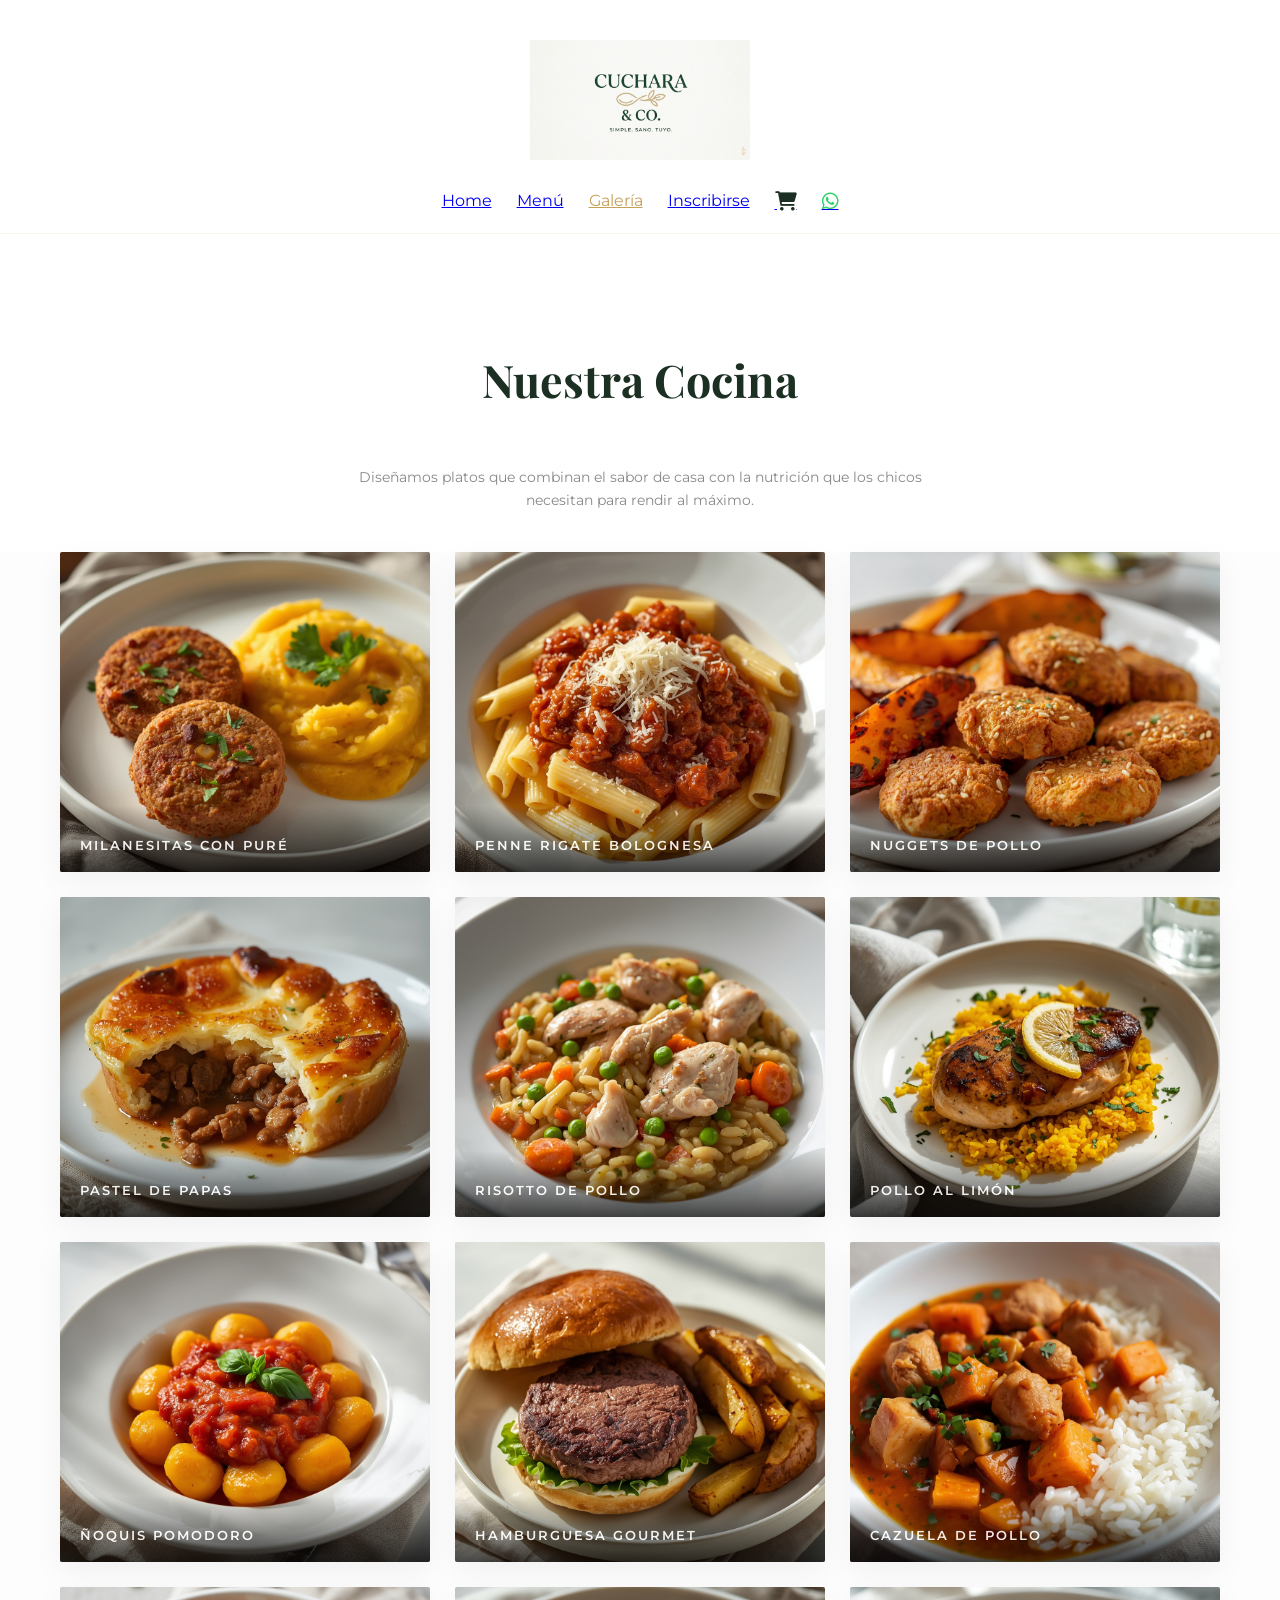
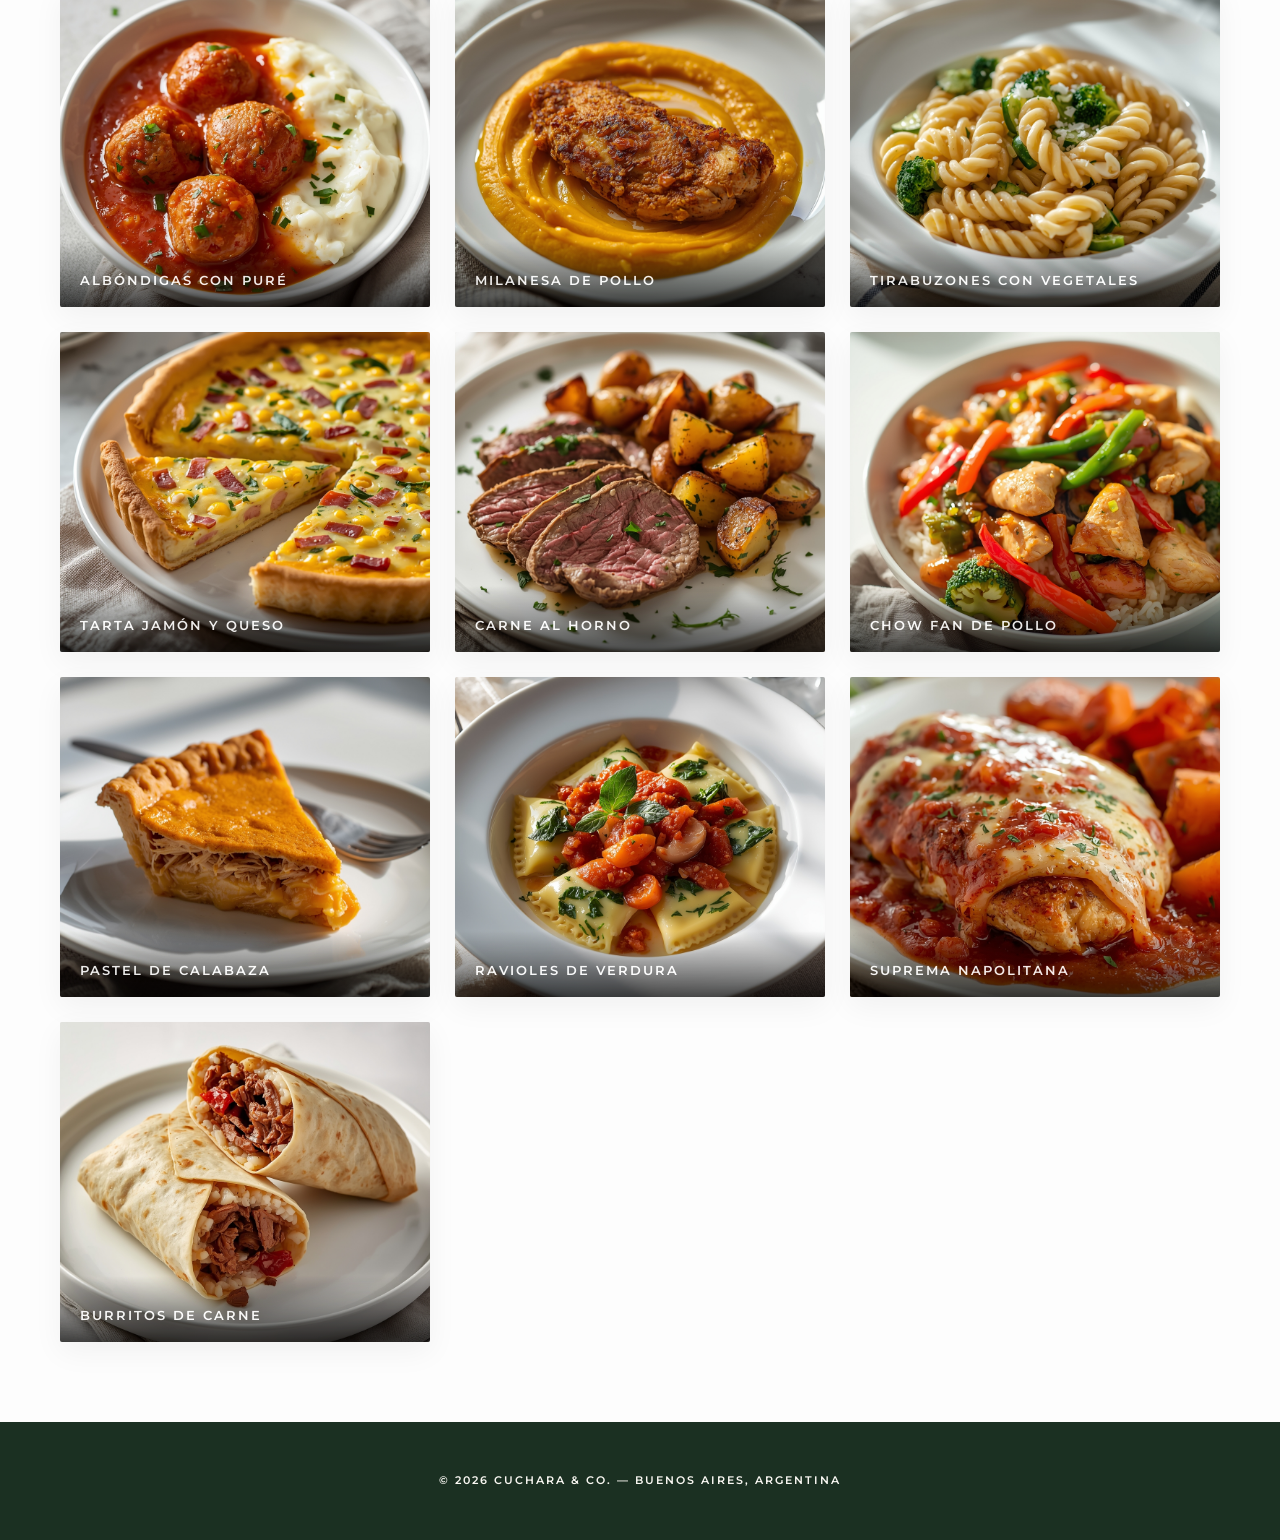
==== commit 55ac5d37: "Update layout and add WhatsApp button Update layout and add WhatsApp button" ====
--- a/galeria.html
+++ b/galeria.html
@@ -88,18 +88,25 @@
         </div>
         
         <nav class="nav-menu-central">
-            <ul class="nav-links">
-                <li><a href="index.html">Home</a></li>
-                <li><a href="menu.html">Menú</a></li>
-                <li><a href="galeria.html" style="color: var(--trigo);">Galería</a></li>
-                <li><a href="inscripcion.html">Inscribirse</a></li>
-                <li>
-                    <a href="inscripcion.html" class="cart-link">
-                        <i class="fa-solid fa-cart-shopping"></i>
-                    </a>
-                </li>
-            </ul>
-        </nav>
+    <ul class="nav-links">
+        <li><a href="index.html">Home</a></li>
+        <li><a href="menu.html">Menú</a></li>
+        <li><a href="galeria.html" style="color: var(--trigo);">Galería</a></li>
+        <li><a href="inscripcion.html">Inscribirse</a></li>
+        
+        <li>
+            <a href="inscripcion.html" class="cart-link">
+                <i class="fa-solid fa-cart-shopping"></i>
+            </a>
+        </li>
+
+        <li>
+            <a href="https://wa.me/5491131445518" target="_blank" class="nav-whatsapp">
+                <i class="fa-brands fa-whatsapp" style="color: #25D366;"></i>
+            </a>
+        </li>
+    </ul>
+</nav>
     </header>
 
     <header class="header-galeria">
--- a/style.css
+++ b/style.css
@@ -15,206 +15,270 @@
     background-color: var(--crema);
     color: var(--texto);
     line-height: 1.6;
+    overflow-x: hidden;
 }
 
 .container { max-width: 1100px; margin: 0 auto; padding: 0 20px; }
 
-/* --- NUEVO HEADER CENTRALIZADO (REEMPLAZA NAVBAR GLOBAL) --- */
+/* --- HEADER CENTRALIZADO --- */
 .main-header {
     background-color: var(--blanco);
-    padding: 60px 20px 30px; /* Espacio generoso para el logo */
+    padding: 40px 20px 20px;
     display: flex;
     flex-direction: column;
     align-items: center;
-    border-bottom: 1px solid rgba(197, 160, 89, 0.2); /* Un toque sutil de color trigo */
-    width: 100%;
-}
-
-.logo-container-central {
-    margin-bottom: 35px;
-    text-align: center;
+    border-bottom: 1px solid rgba(197, 160, 89, 0.1);
+    width: 100%;
 }
 
 .logo-container-central img {
-    height: 140px; /* Logo grande y muy visible como pediste */
+    height: 120px;
     width: auto;
+    margin-bottom: 20px;
+}
+
+/* --- NAVEGACIÓN UNIFICADA (TEXTO + CARRITO + WHATSAPP) --- */
+.nav-links {
+    display: flex;
+    align-items: center; /* Centra verticalmente texto e íconos */
+    gap: 25px;           /* Espacio equilibrado entre ítems */
+    list-style: none;
+}
+
+.nav-links i {
+    font-size: 1.2rem;   /* Tamaño ideal para los íconos */
     transition: transform 0.3s ease;
-}
-
-.logo-container-central img:hover {
-    transform: scale(1.03);
-}
-
-.nav-menu-central {
-    width: 100%;
-}
-
-.nav-menu-central .nav-links {
-    display: flex;
-    justify-content: center;
-    gap: 40px;
-    list-style: none;
-    padding: 0;
-}
-
-.nav-menu-central .nav-links a {
-    text-decoration: none;
-    color: var(--verde);
-    font-weight: 600;
-    font-size: 0.8rem;
-    text-transform: uppercase;
-    letter-spacing: 2px;
-    transition: 0.3s;
-}
-
-.nav-menu-central .nav-links a:hover {
-    color: var(--trigo);
-}
-
-/* --- AJUSTE DE CONTENIDO --- */
-/* Ya no necesitamos margin-top de 100px porque el header fluye naturalmente */
-main {
-    margin-top: 20px;
-}
-
-/* --- LANDING --- */
-.central-logo { width: 100%; max-width: 550px; height: auto; margin-bottom: 40px; }
-
-/* --- COMPONENTES COMUNES --- */
-.btn-primary {
-    display: inline-block;
-    background-color: var(--trigo);
-    color: white;
-    padding: 18px 40px;
-    text-decoration: none;
-    text-transform: uppercase;
-    letter-spacing: 2px;
-    font-weight: 600;
-    font-size: 0.8rem;
-    transition: all 0.3s ease;
-    border: 2px solid var(--trigo);
-    cursor: pointer;
-}
-
-.btn-primary:hover { 
-    background-color: transparent; 
-    color: var(--trigo); 
-    transform: translateY(-3px);
-    box-shadow: 0 10px 20px rgba(0,0,0,0.1);
-}
-
-.section-title { 
-    text-align: center; 
-    font-family: 'Playfair Display', serif; 
-    font-size: 2.8rem; 
-    color: var(--verde); 
-    margin: 50px 0; 
-}
-
-/* --- PÁGINA DE MENÚ --- */
+    display: flex;       /* Ayuda a que el ícono se centre bien */
+}
+
+/* Efecto hover general para los íconos */
+.nav-links a:hover i {
+    transform: scale(1.2);
+}
+
+/* Color específico para el CARRITO */
+.cart-link i {
+    color: var(--verde);
+}
+
+/* Color específico para WHATSAPP */
+.nav-whatsapp i {
+    color: #25D366; /* Verde original de WhatsApp */
+}
+
+.nav-whatsapp:hover i {
+    color: #128C7E; /* Verde oscuro al pasar el mouse */
+}
+
+/* --- SECCIÓN MENÚ & CUADRÍCULA --- */
+.section-title {
+    text-align: center;
+    font-family: 'Playfair Display', serif;
+    font-size: 2.8rem;
+    color: var(--verde);
+    margin: 50px 0;
+}
+
 .menu-grid {
     display: grid;
-    grid-template-columns: repeat(2, 1fr);
+    grid-template-columns: repeat(2, 1fr); /* Fuerza 2 columnas */
     gap: 30px;
-    max-width: 950px;
-    margin: 20px auto 50px;
+    max-width: 1000px;
+    margin: 0 auto 60px;
 }
 
 .menu-card {
     background: var(--blanco);
-    padding: 35px;
-    border: 1px solid #eee;
-    box-shadow: 0 5px 15px rgba(0,0,0,0.02);
-    transition: transform 0.3s ease;
+    padding: 30px;
+    border-radius: 8px;
+    box-shadow: 0 10px 25px rgba(0,0,0,0.03);
+    border-top: 4px solid var(--trigo);
+}
+
+.menu-card h3 {
+    font-family: 'Playfair Display', serif;
+    color: var(--verde);
+    margin-bottom: 20px;
+    border-bottom: 1px solid #eee;
+    padding-bottom: 10px;
+}
+
+.menu-card ul { list-style: none; }
+
+.menu-card li {
+    margin-bottom: 15px;
+    display: flex;
+    justify-content: space-between;
+    align-items: center;
+    font-size: 0.9rem;
+}
+
+.info-btn {
+    color: var(--trigo);
+    font-weight: 600;
+    cursor: pointer;
+    font-size: 0.7rem;
+    text-transform: uppercase;
+    border: 1px solid var(--trigo);
+    padding: 2px 8px;
     border-radius: 4px;
-}
-
-.menu-card:hover { transform: translateY(-5px); }
-.menu-card h3 { 
-    font-family: 'Playfair Display', serif; 
-    color: var(--verde); 
-    border-bottom: 1px solid var(--trigo); 
-    padding-bottom: 10px; 
-    margin-bottom: 20px; 
-}
-
-/* LISTAS DE PLATOS */
-ul { list-style: none; padding: 0; }
-li { 
-    margin-bottom: 12px; 
-    font-size: 0.9rem; 
-    border-bottom: 1px solid #f9f9f9; 
-    padding-bottom: 8px;
-    display: flex;
-    justify-content: space-between;
-    align-items: flex-start;
-}
-li strong { color: var(--verde); display: block; font-size: 0.7rem; text-transform: uppercase; margin-bottom: 2px; }
-
-/* --- GALERÍA --- */
-.gallery-container { padding: 30px 0; }
-.photo-grid { display: grid; grid-template-columns: repeat(auto-fit, minmax(280px, 1fr)); gap: 20px; }
-.photo-item { 
-    position: relative; 
-    overflow: hidden; 
-    border-radius: 4px; 
-    height: 300px; 
-    box-shadow: 0 4px 12px rgba(0,0,0,0.08); 
-}
-.photo-item img { width: 100%; height: 100%; object-fit: cover; transition: transform 0.5s ease; }
-.photo-item:hover img { transform: scale(1.05); }
-
-.photo-overlay { 
-    position: absolute; 
-    bottom: 0; left: 0; right: 0; 
-    background: linear-gradient(transparent, rgba(27, 48, 34, 0.9)); 
-    color: white; 
-    padding: 20px 15px; 
-}
-
-/* --- MODALES --- */
+    transition: 0.3s;
+}
+
+.info-btn:hover {
+    background: var(--trigo);
+    color: white;
+}
+
+/* --- SECCIÓN COMPROMISO --- */
+.commitment-container {
+    text-align: center;
+    background: var(--blanco);
+    padding: 80px 20px;
+    width: 100%;
+}
+
+.commitment-grid {
+    display: grid;
+    grid-template-columns: repeat(auto-fit, minmax(280px, 1fr));
+    gap: 40px;
+    max-width: 1100px;
+    margin: 40px auto 0;
+}
+
+.commitment-item i {
+    font-size: 2rem;
+    color: var(--trigo);
+    margin-bottom: 20px;
+}
+
+/* --- MODAL (POPUP) --- */
 .modal {
     display: none;
-    position: fixed; z-index: 3000;
-    left: 0; top: 0; width: 100%; height: 100%;
+    position: fixed;
+    z-index: 10000;
+    left: 0; top: 0;
+    width: 100%; height: 100%;
     background-color: rgba(0,0,0,0.7);
     backdrop-filter: blur(4px);
 }
+
 .modal-content {
-    background-color: var(--blanco);
-    margin: 5% auto; padding: 40px;
-    width: 90%; max-width: 550px;
-    border-radius: 8px; position: relative;
+    background-color: var(--crema);
+    margin: 10vh auto;
+    padding: 40px;
+    width: 90%;
+    max-width: 500px;
+    border-radius: 12px;
+    position: relative;
+    border-top: 6px solid var(--trigo);
+}
+
+.close-button {
+    position: absolute;
+    right: 20px; top: 15px;
+    font-size: 28px;
+    cursor: pointer;
+    color: var(--verde);
 }
 
 /* --- FOOTER --- */
-footer { 
-    text-align: center; 
-    padding: 80px 40px; 
-    font-size: 0.7rem; 
-    color: #999; 
-    text-transform: uppercase; 
-    letter-spacing: 2px; 
-}
-
-/* --- RESPONSIVE MOBILE --- */
+footer {
+    background: var(--verde);
+    color: var(--crema);
+    text-align: center;
+    padding: 40px;
+    font-size: 0.7rem;
+    letter-spacing: 2px;
+}
+
+/* --- RESPONSIVE --- */
 @media (max-width: 800px) {
-    .main-header { padding: 40px 15px 20px; }
-    
-    .logo-container-central img { height: 90px; } /* Ajuste para móvil */
-    
-    .logo-container-central { margin-bottom: 20px; }
-
-    .nav-menu-central .nav-links {
-        gap: 15px;
-        flex-wrap: wrap; /* Para que no se rompa en pantallas chicas */
-    }
-    
-    .nav-menu-central .nav-links a { font-size: 0.7rem; letter-spacing: 1px; }
-
-    .menu-grid { grid-template-columns: 1fr; padding: 0 10px; }
-    .section-title { font-size: 2.2rem; }
-    
-    .photo-grid { grid-template-columns: repeat(2, 1fr); gap: 10px; }
-    .photo-item { height: 180px; }
-}
+    .menu-grid { grid-template-columns: 1fr; }
+    .section-title { font-size: 2rem; }
+}
+/* --- HERO SLIDER ANIMATION --- */
+.hero-slider {
+    position: relative;
+    height: 75vh;
+    width: 100%;
+    overflow: hidden;
+    background: #000; /* Fondo negro por si las fotos tardan en cargar */
+}
+
+.slide-track {
+    display: flex;
+    width: 400%;
+    height: 100%;
+    animation: scroll 25s linear infinite;
+    will-change: transform; /* Esto le dice al PC que use la placa de video */
+    backface-visibility: hidden;
+}
+
+.slide {
+    width: 100%;
+    height: 100%;
+    object-fit: cover;
+    opacity: 0.7; /* Oscurecemos las fotos para que el texto blanco resalte */
+}
+
+@keyframes scroll {
+    0% { transform: translateX(0); }
+    /* Ajustamos para que el salto no sea brusco en pantallas grandes */
+    100% { transform: translateX(calc(-100% * 3 / 4)); } 
+}
+
+.hero-text {
+    position: absolute;
+    top: 50%;
+    left: 50%;
+    transform: translate(-50%, -50%);
+    text-align: center;
+    color: white;
+    z-index: 10;
+    width: 90%;
+}
+
+.hero-text h1 {
+    font-family: 'Playfair Display', serif;
+    font-size: clamp(2.5rem, 8vw, 4rem);
+    text-shadow: 2px 2px 15px rgba(0,0,0,0.5);
+    margin-bottom: 10px;
+}
+
+/* Marca de agua sutil en el fondo */
+.hero-bg-logo {
+    position: absolute;
+    top: 50%;
+    left: 50%;
+    transform: translate(-50%, -50%);
+    height: 70%;
+    opacity: 0.08;
+    pointer-events: none;
+    z-index: 1;
+}
+
+/* --- FEATURES GRID (LANÚS/BANFIELD) --- */
+.features-grid {
+    display: grid;
+    grid-template-columns: repeat(auto-fit, minmax(300px, 1fr));
+    gap: 40px;
+    padding: 80px 0;
+}
+
+.feature-card {
+    background: #fff;
+    padding: 40px 30px;
+    text-align: center;
+    border-top: 4px solid var(--trigo);
+    box-shadow: 0 15px 35px rgba(0,0,0,0.05);
+    transition: transform 0.3s ease;
+}
+
+.feature-card:hover { transform: translateY(-10px); }
+
+.feature-card i {
+    font-size: 2.5rem;
+    color: var(--trigo);
+    margin-bottom: 20px;
+}
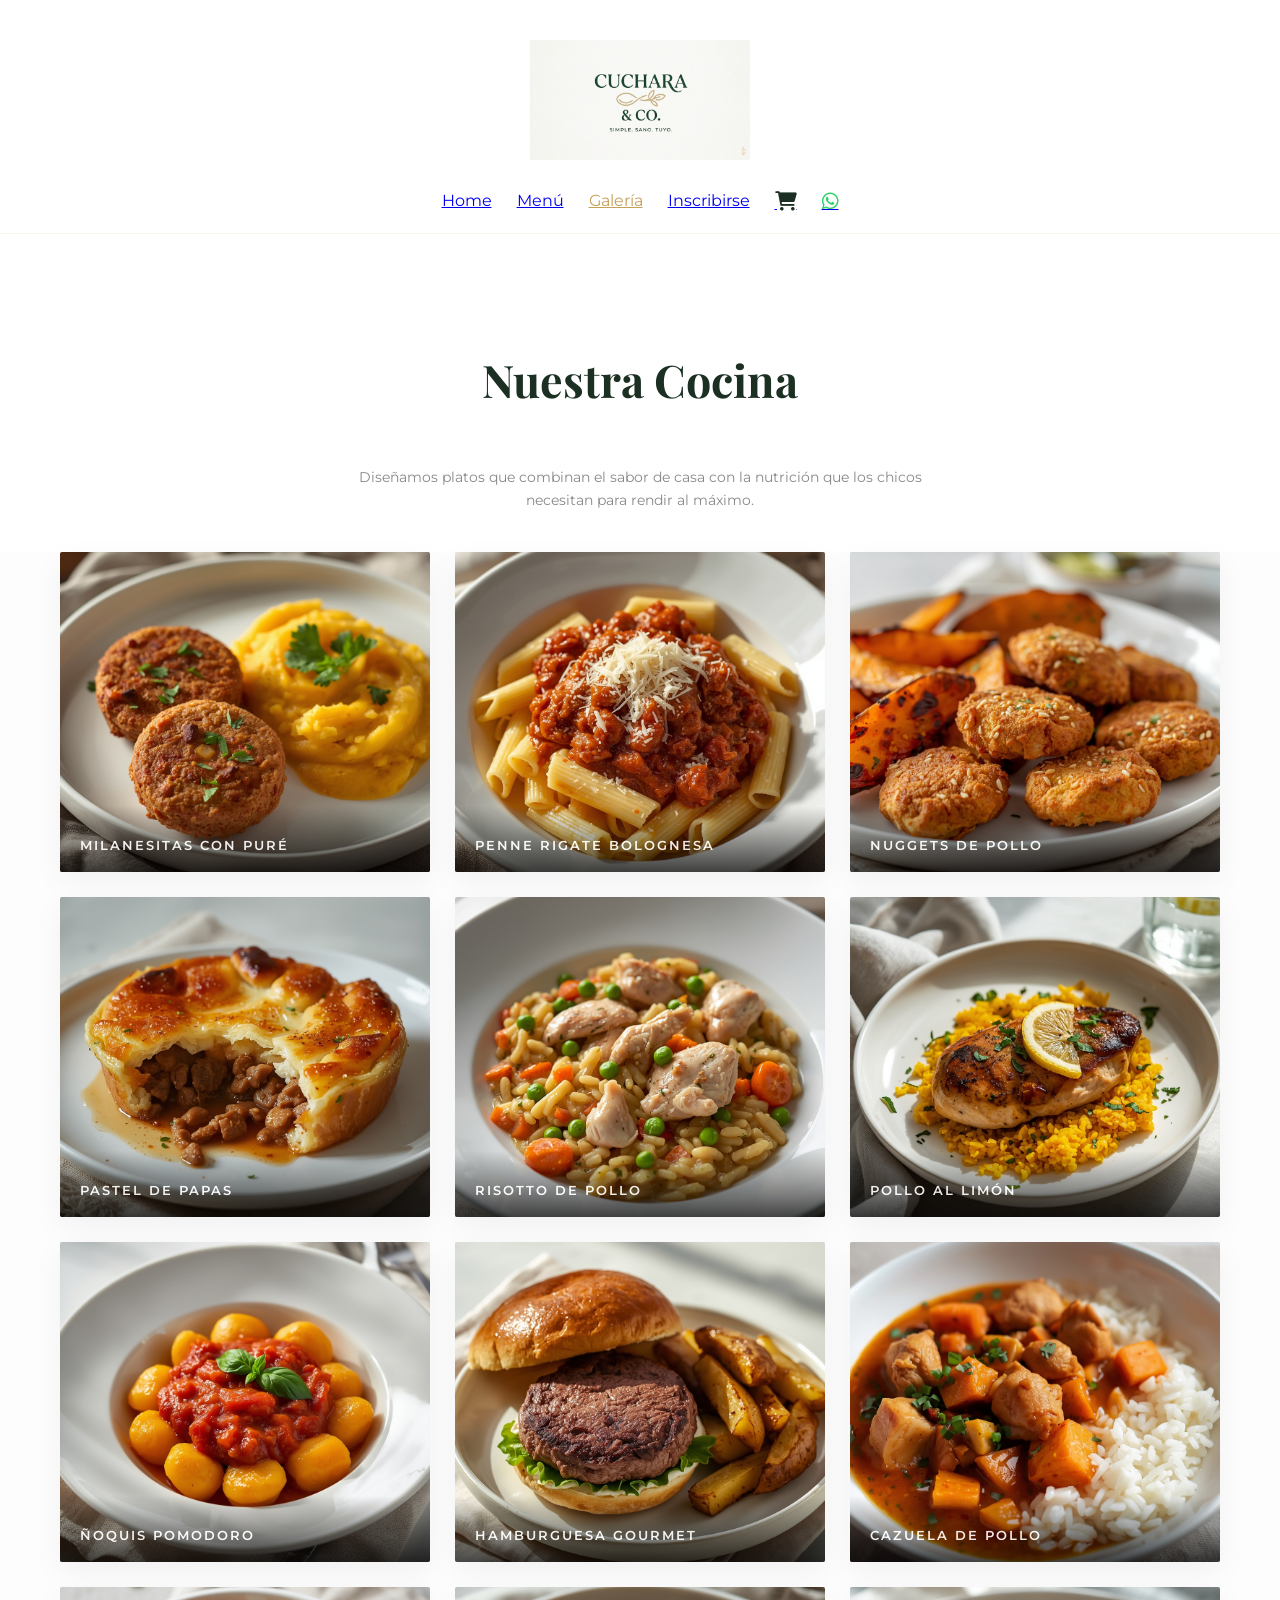
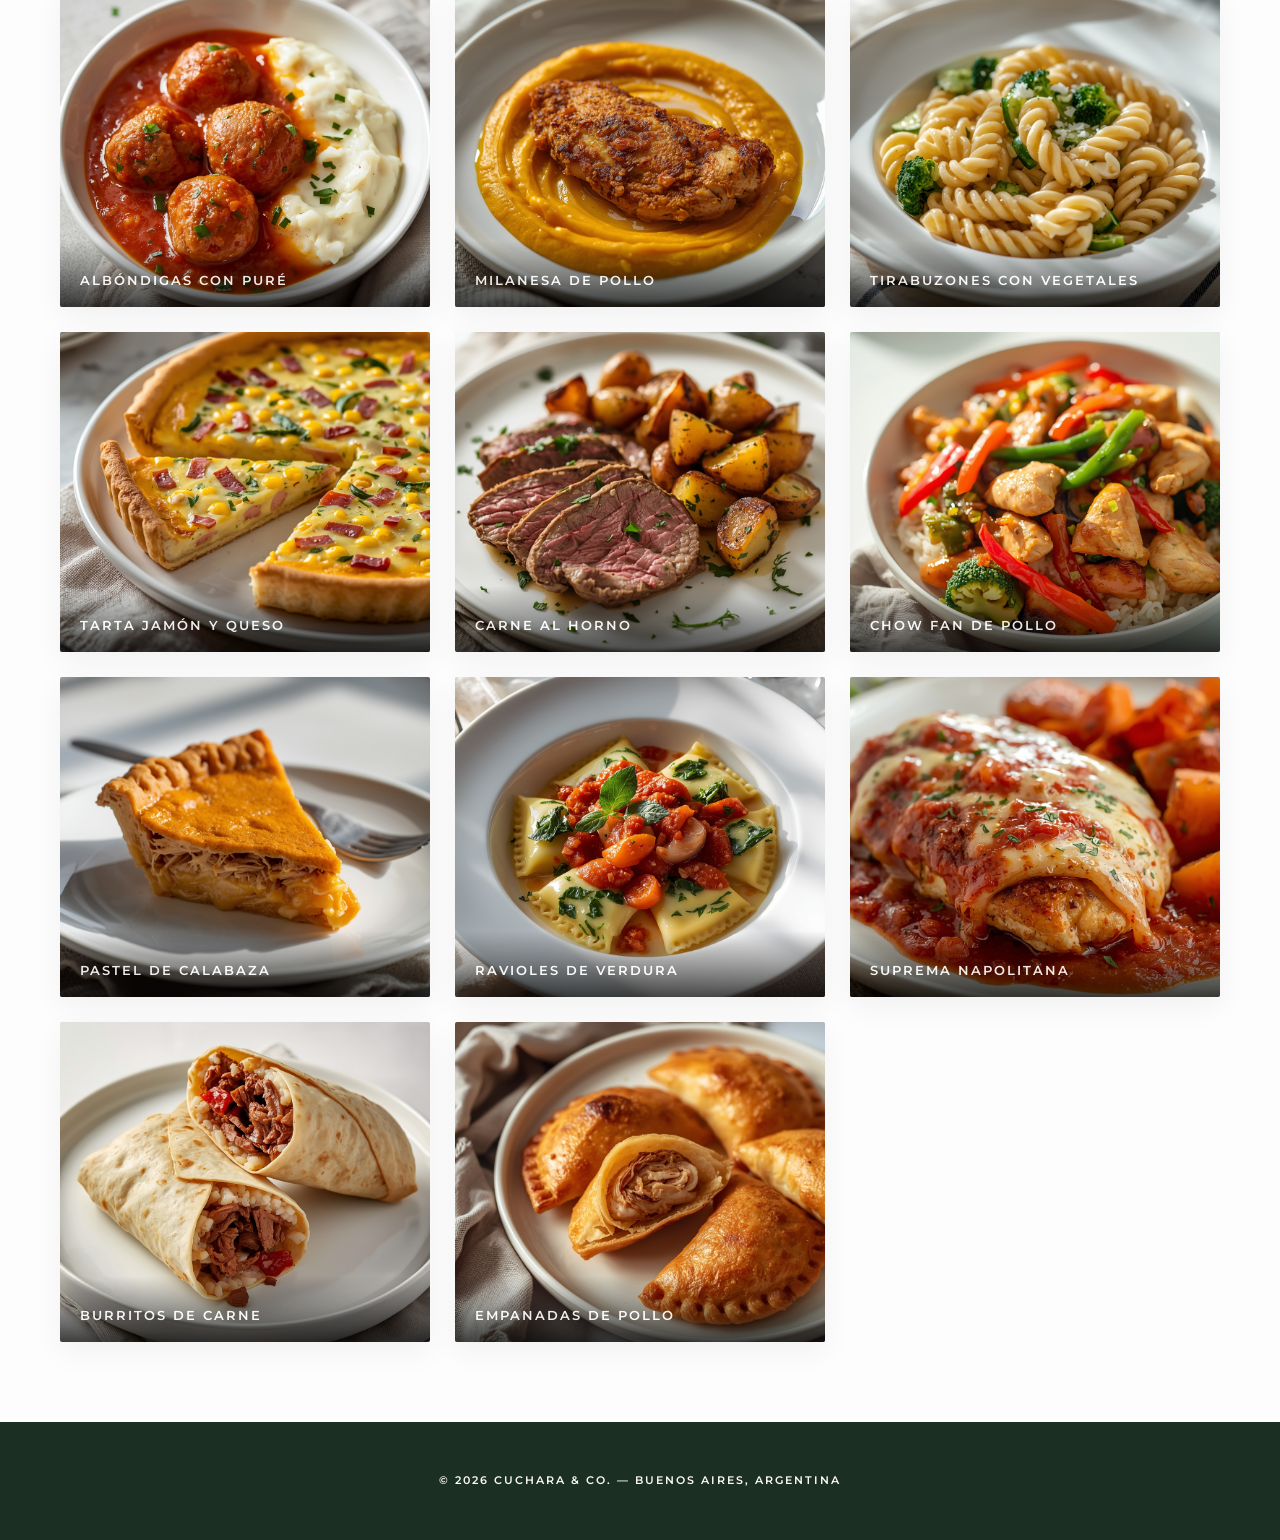
==== commit f3d83604: "nueva foto upgrade photo" ====
--- a/galeria.html
+++ b/galeria.html
@@ -194,6 +194,10 @@
                 <img src="img/burritos.jpg" alt="Burritos">
                 <div class="photo-overlay"><span>Burritos de Carne</span></div>
             </div>
+			<div class="photo-item">
+                <img src="img/Empanadas-de-Pollo.jpg" alt="Empanadas de Pollo">
+                <div class="photo-overlay"><span>Empanadas de Pollo</span></div>
+            </div>
         </div>
     </main>
 
--- a/style.css
+++ b/style.css
@@ -111,6 +111,18 @@
     justify-content: space-between;
     align-items: center;
     font-size: 0.9rem;
+}
+
+/* Botones generales */
+.btn-primary {
+    background-color: var(--verde);
+    color: white;
+    padding: 15px 30px;
+    border-radius: 4px;
+    text-decoration: none;
+    font-weight: 600;
+    transition: 0.3s;
+    display: inline-block;
 }
 
 .info-btn {
@@ -172,6 +184,7 @@
     border-radius: 12px;
     position: relative;
     border-top: 6px solid var(--trigo);
+    text-align: center; /* Asegura que el texto informativo esté centrado */
 }
 
 .close-button {
@@ -197,13 +210,14 @@
     .menu-grid { grid-template-columns: 1fr; }
     .section-title { font-size: 2rem; }
 }
+
 /* --- HERO SLIDER ANIMATION --- */
 .hero-slider {
     position: relative;
     height: 75vh;
     width: 100%;
     overflow: hidden;
-    background: #000; /* Fondo negro por si las fotos tardan en cargar */
+    background: #000;
 }
 
 .slide-track {
@@ -211,7 +225,7 @@
     width: 400%;
     height: 100%;
     animation: scroll 25s linear infinite;
-    will-change: transform; /* Esto le dice al PC que use la placa de video */
+    will-change: transform;
     backface-visibility: hidden;
 }
 
@@ -219,12 +233,11 @@
     width: 100%;
     height: 100%;
     object-fit: cover;
-    opacity: 0.7; /* Oscurecemos las fotos para que el texto blanco resalte */
+    opacity: 0.7;
 }
 
 @keyframes scroll {
     0% { transform: translateX(0); }
-    /* Ajustamos para que el salto no sea brusco en pantallas grandes */
     100% { transform: translateX(calc(-100% * 3 / 4)); } 
 }
 
@@ -244,18 +257,6 @@
     font-size: clamp(2.5rem, 8vw, 4rem);
     text-shadow: 2px 2px 15px rgba(0,0,0,0.5);
     margin-bottom: 10px;
-}
-
-/* Marca de agua sutil en el fondo */
-.hero-bg-logo {
-    position: absolute;
-    top: 50%;
-    left: 50%;
-    transform: translate(-50%, -50%);
-    height: 70%;
-    opacity: 0.08;
-    pointer-events: none;
-    z-index: 1;
 }
 
 /* --- FEATURES GRID (LANÚS/BANFIELD) --- */
@@ -282,3 +283,16 @@
     color: var(--trigo);
     margin-bottom: 20px;
 }
+
+/* --- ESTILOS DE LA SECCIÓN DE CARRITO (NUEVO) --- */
+#seccionCarrito .btn-primary:hover {
+    background-color: #128C7E !important;
+    border-color: #128C7E !important;
+    transform: scale(1.02);
+}
+
+#cantSemanas:focus {
+    outline: none;
+    border-color: var(--verde);
+    box-shadow: 0 0 5px rgba(27, 48, 34, 0.2);
+}
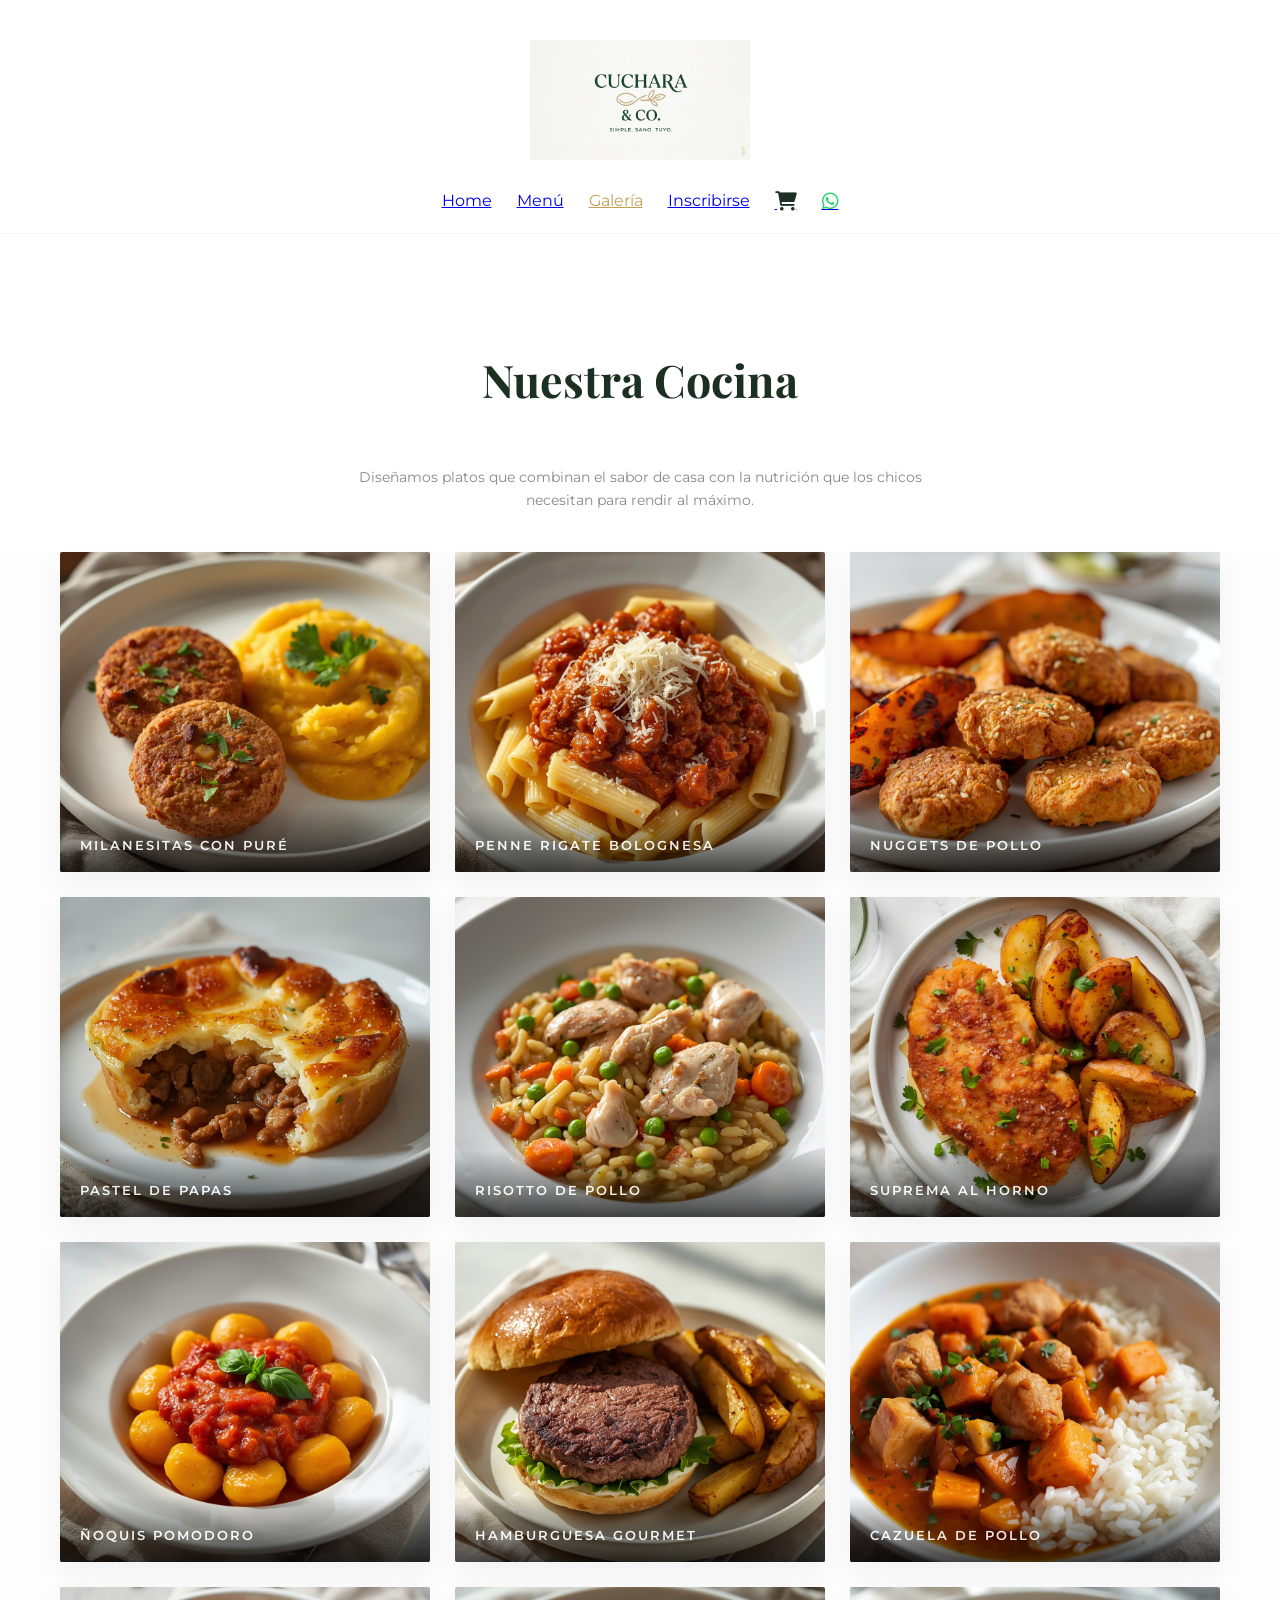
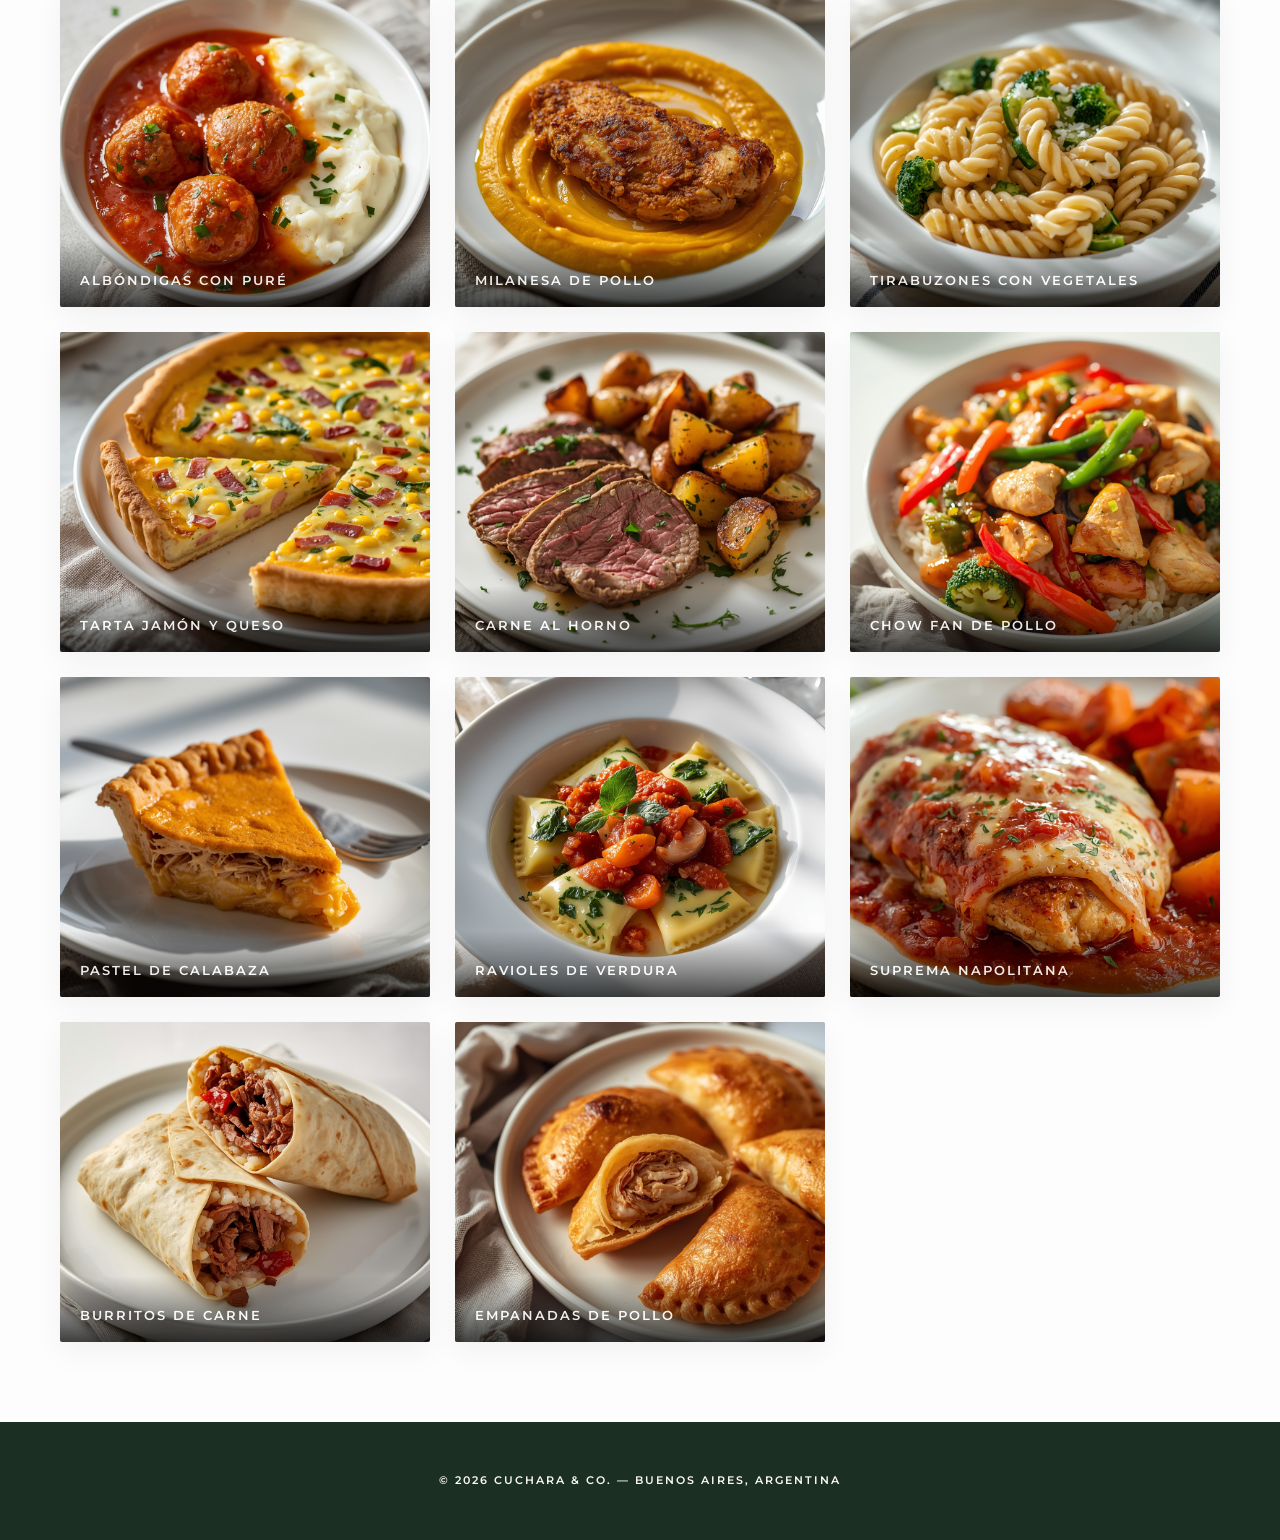
==== commit 879c094f: "Update galeria.html nueva foto" ====
--- a/galeria.html
+++ b/galeria.html
@@ -139,8 +139,8 @@
                 <div class="photo-overlay"><span>Risotto de Pollo</span></div>
             </div>
             <div class="photo-item">
-                <img src="img/pollo-al-limon.jpg" alt="Pollo al limón">
-                <div class="photo-overlay"><span>Pollo al Limón</span></div>
+                <img src="img/Suprema-al-horno.jpg" alt="Suprema al horno">
+                <div class="photo-overlay"><span>Suprema al horno</span></div>
             </div>
             <div class="photo-item">
                 <img src="img/ñoquis.jpg" alt="Ñoquis">
--- a/style.css
+++ b/style.css
@@ -212,28 +212,69 @@
 }
 
 /* --- HERO SLIDER ANIMATION --- */
+/* --- HERO SLIDER REPARADO --- */
 .hero-slider {
     position: relative;
-    height: 75vh;
+    height: 70vh; /* Alto equilibrado para PC y Celular */
     width: 100%;
     overflow: hidden;
-    background: #000;
+    background-color: var(--verde); /* Solo se ve si fallan las fotos */
 }
 
 .slide-track {
     display: flex;
-    width: 400%;
+    width: 500%; /* Para 5 fotos (4 + 1 repetida) */
     height: 100%;
     animation: scroll 25s linear infinite;
-    will-change: transform;
-    backface-visibility: hidden;
 }
 
 .slide {
-    width: 100%;
+    width: 20%; 
     height: 100%;
     object-fit: cover;
-    opacity: 0.7;
+    opacity: 0.5; /* Esto es clave: oscurece la foto para que el texto resalte */
+}
+
+/* Marca de agua - LA AJUSTAMOS PARA QUE NO TAPE */
+.hero-bg-logo {
+    position: absolute;
+    top: 50%;
+    left: 50%;
+    transform: translate(-50%, -50%);
+    height: 60%;
+    width: auto;
+    opacity: 0.15; /* Muy sutil */
+    pointer-events: none;
+    z-index: 2; /* Por encima de las fotos, debajo del texto */
+}
+
+.hero-text {
+    position: absolute;
+    top: 55%; /* Bajamos un poco el texto para no tapar el centro del logo */
+    left: 50%;
+    transform: translate(-50%, -50%);
+    text-align: center;
+    color: white;
+    z-index: 10;
+    width: 90%;
+    background: none !important; /* Eliminamos cualquier fondo accidental */
+}
+
+.hero-text h1 {
+    font-family: 'Playfair Display', serif;
+    font-size: clamp(2rem, 8vw, 3.5rem);
+    text-shadow: 2px 2px 10px rgba(0,0,0,0.7); /* Sombra para legibilidad */
+    margin-bottom: 20px;
+}
+
+/* AJUSTE PARA CELULARES */
+@media (max-width: 600px) {
+    .hero-slider {
+        height: 60vh; /* Un poco más bajo en móvil para que se vea el menú */
+    }
+    .hero-bg-logo {
+        height: 40%; /* Logo más chico en móvil */
+    }
 }
 
 @keyframes scroll {
@@ -295,4 +336,49 @@
     outline: none;
     border-color: var(--verde);
     box-shadow: 0 0 5px rgba(27, 48, 34, 0.2);
+}
+/* --- ESTILOS FAQ (ACORDEÓN) --- */
+.faq-item {
+    background: var(--blanco);
+    margin-bottom: 15px;
+    border-radius: 8px;
+    border-left: 5px solid var(--trigo);
+    box-shadow: 0 4px 15px rgba(0,0,0,0.03);
+    overflow: hidden;
+    transition: all 0.3s ease;
+}
+
+.faq-item summary {
+    padding: 20px;
+    font-weight: 600;
+    color: var(--verde);
+    cursor: pointer;
+    list-style: none;
+    display: flex;
+    justify-content: space-between;
+    align-items: center;
+    font-size: 0.95rem;
+}
+
+.faq-item summary::after {
+    content: '\f067'; /* Ícono plus de FontAwesome */
+    font-family: 'Font Awesome 6 Free';
+    font-weight: 900;
+    color: var(--trigo);
+    transition: transform 0.3s;
+}
+
+.faq-item[open] summary::after {
+    transform: rotate(45deg); /* Gira el plus para que parezca una X */
+}
+
+.faq-content {
+    padding: 0 20px 20px;
+    font-size: 0.9rem;
+    color: #666;
+    line-height: 1.6;
+}
+
+.faq-content p {
+    margin-bottom: 10px;
 }
